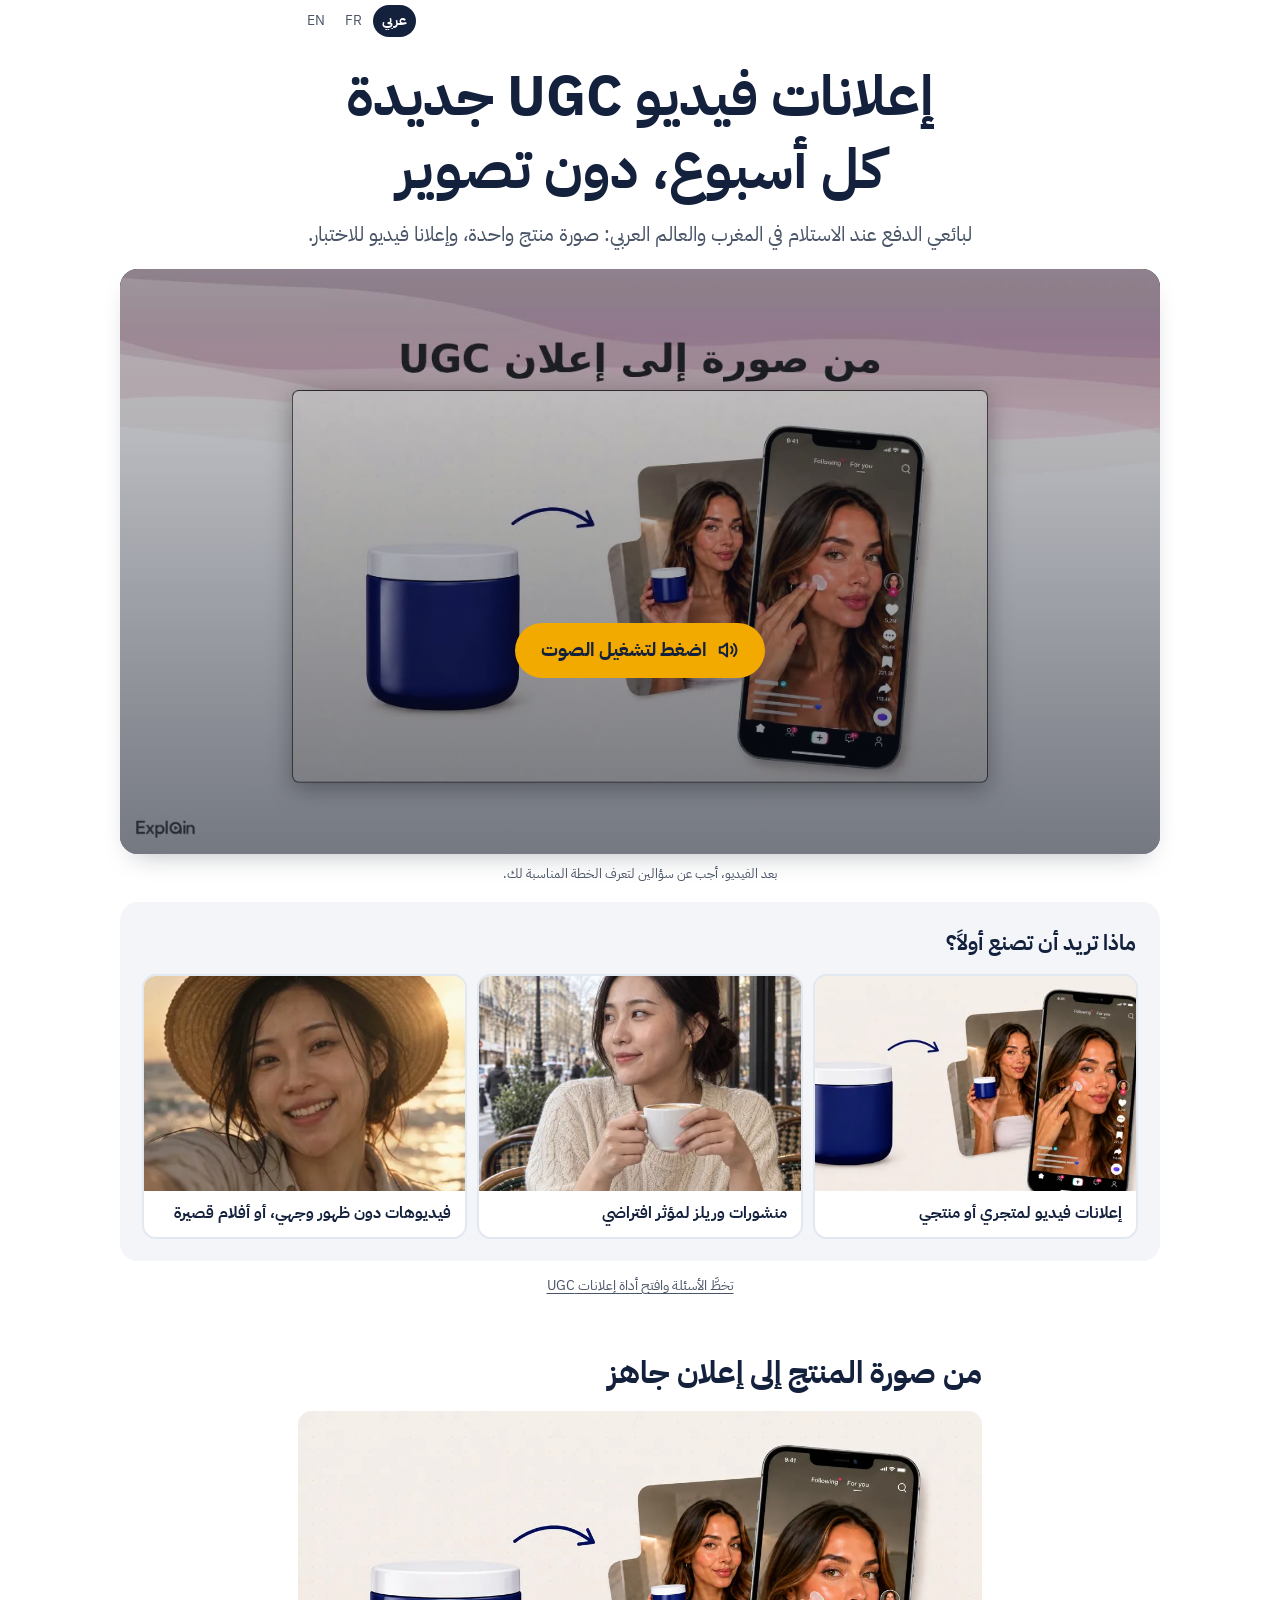
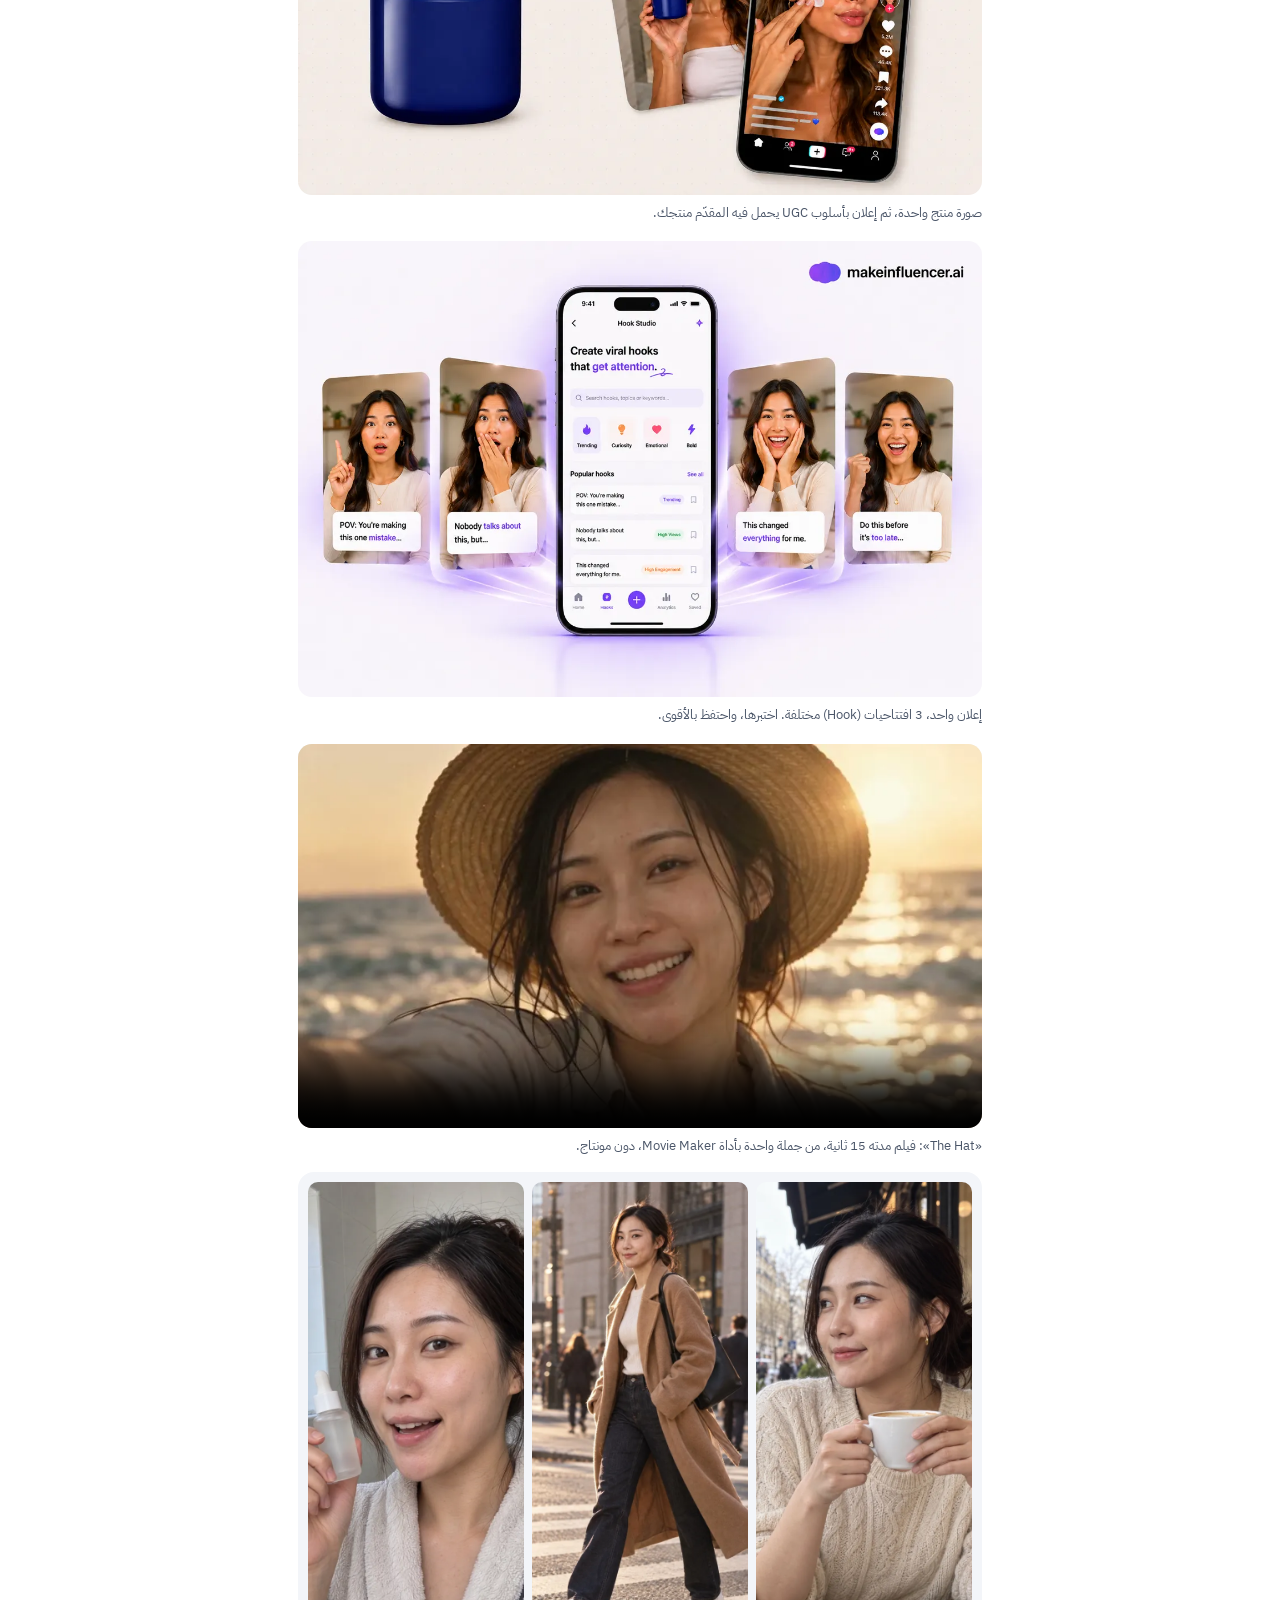
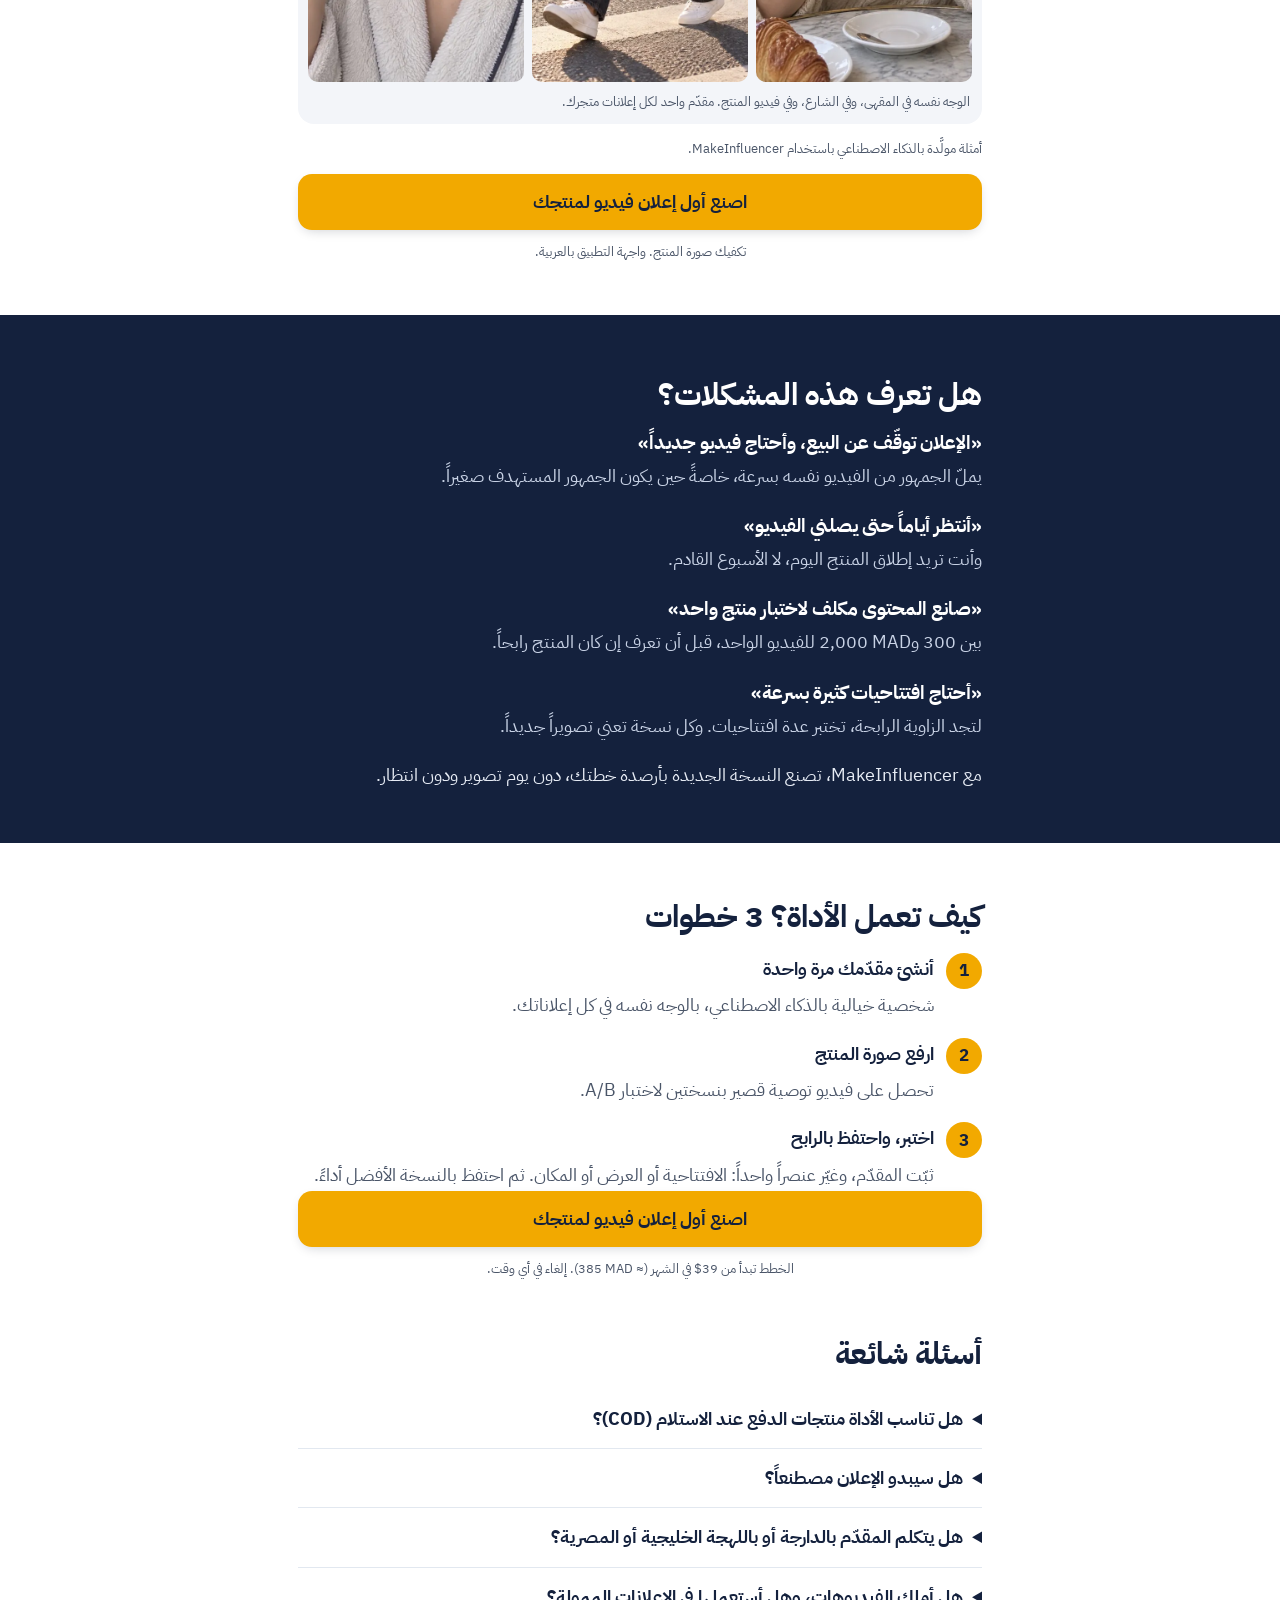
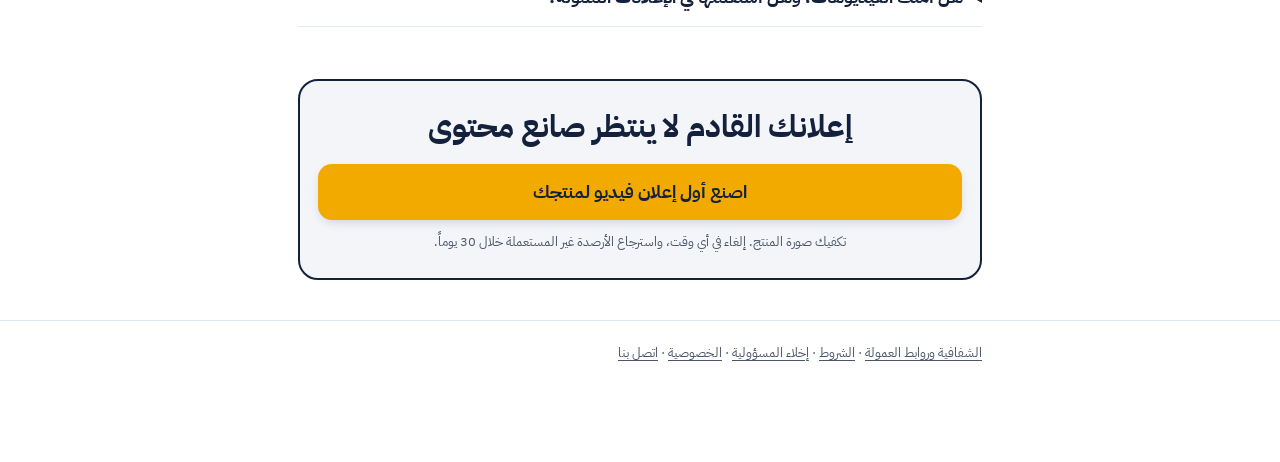
==== ar/index.html @ aa92d117 "All CTAs go to the MakeInfluencer homepage in the visitor's language Co-Authored-By: Claude Opus 5.5" ====
<!doctype html>
<html lang="ar" dir="rtl">
<head>
<meta charset="utf-8">
<meta name="viewport" content="width=device-width, initial-scale=1">
<title>إعلانات فيديو UGC جديدة كل أسبوع، دون تصوير | AI Character Notes</title>
<meta name="description" content="حوّل صورة المنتج إلى فيديو إعلاني بأسلوب UGC لإعلانات Facebook وTikTok، بمقدّم افتراضي واحد. واجهة التطبيق بالعربية، والأسعار تقريبية بالدرهم.">
<meta name="robots" content="noindex,follow">
<meta name="cb-page-type" content="quiz">
<link rel="canonical" href="https://yel-hadd.github.io/ai-character-notes/ar/">
<link rel="alternate" hreflang="fr" href="https://yel-hadd.github.io/ai-character-notes/fr/">
<link rel="alternate" hreflang="en" href="https://yel-hadd.github.io/ai-character-notes/en/">
<link rel="alternate" hreflang="ar" href="https://yel-hadd.github.io/ai-character-notes/ar/">
<link rel="preconnect" href="https://fonts.googleapis.com"><link rel="preconnect" href="https://fonts.gstatic.com" crossorigin>
<link href="https://fonts.googleapis.com/css2?family=IBM+Plex+Sans+Arabic:wght@400;600;700&display=swap" rel="stylesheet">
<link rel="stylesheet" href="../assets/style.css">
<link rel="icon" href="../img/logo.png">
<script async src="https://www.googletagmanager.com/gtag/js?id=G-XXXXXXXXXX"></script>
<script>
window.dataLayer = window.dataLayer || [];
function gtag(){dataLayer.push(arguments);}
gtag('js', new Date());
gtag('config', 'G-XXXXXXXXXX', { send_page_view: true });
</script>
</head>
<body>
<header class="bar"><div class="wrap">
  <nav class="langs" aria-label="اللغة"><a href="./" aria-current="page" hreflang="ar">عربي</a><a href="../fr/" hreflang="fr">FR</a><a href="../en/" hreflang="en">EN</a></nav>
</div></header>

<main>
<div class="wrap">
<section class="hero">
<h1>إعلانات فيديو <bdi>UGC</bdi> جديدة كل أسبوع، دون تصوير</h1>
<p class="lede">لبائعي الدفع عند الاستلام في المغرب والعالم العربي: صورة منتج واحدة، وإعلانا فيديو للاختبار.</p>
<div class="vsl">
  <video id="vsl" crossorigin="anonymous" src="../video/vsl-ar.mp4" poster="../video/vsl-ar.jpg" muted autoplay playsinline preload="metadata" width="1280" height="720" aria-label="فيديو: إعلانات UGC كل أسبوع مع MakeInfluencer"><track kind="captions" src="../video/vsl-ar.vtt" srclang="ar" label="العربية" default></video>
  <button type="button" class="unmute" id="unmute"><span class="pill-sound"><svg viewBox="0 0 24 24" fill="none" stroke="currentColor" stroke-width="2.2" stroke-linecap="round" stroke-linejoin="round" aria-hidden="true"><path d="M11 5 6 9H3v6h3l5 4z"/><path d="M15.5 8.5a5 5 0 0 1 0 7"/><path d="M18.5 5.5a9 9 0 0 1 0 13"/></svg>اضغط لتشغيل الصوت</span></button>
</div>
<p class="vsl-note">بعد الفيديو، أجب عن سؤالين لتعرف الخطة المناسبة لك.</p>
</section>

<section class="quiz" aria-labelledby="q1">
  <p class="q-label" id="q1">ماذا تريد أن تصنع أولاً؟</p>
  <div class="cards">
    <button type="button" class="card" data-q="make" data-v="ugc" aria-pressed="false"><img src="../img/t-ugc.webp" alt="" width="480" height="360"><span>إعلانات فيديو لمتجري أو منتجي</span></button>
    <button type="button" class="card" data-q="make" data-v="persona" aria-pressed="false"><img src="../img/t-persona.webp" alt="" width="480" height="360"><span>منشورات وريلز لمؤثر افتراضي</span></button>
    <button type="button" class="card" data-q="make" data-v="video" aria-pressed="false"><img src="../img/t-video.webp" alt="" width="480" height="360"><span>فيديوهات دون ظهور وجهي، أو أفلام قصيرة</span></button>
  </div>
  <div class="step2" id="step2" hidden>
    <p class="q-label">كم مرة تحتاج إلى فيديوهات جديدة؟</p>
    <div class="pills">
      <button type="button" class="pill" data-q="freq" data-v="weekly" aria-pressed="false">كل أسبوع أو أكثر</button>
      <button type="button" class="pill" data-q="freq" data-v="trying" aria-pressed="false">أريد التجربة أولاً</button>
    </div>
  </div>
  <div class="result" id="result" hidden aria-live="polite">
    <p class="r-title" id="r-title"></p>
    <p id="r-body"></p>
    <span class="price" id="r-price"></span>
    <a class="cta" id="r-cta" href="https://www.makeinfluencer.ai/ar?ref=AIMARKETING" rel="sponsored noopener" data-hop>اصنع أول إعلان فيديو لمنتجك</a>
    <p class="under">الخطوة التالية: اختيار خطتك على <bdi>makeinfluencer.ai</bdi>.</p>
  </div>
</section>
<a class="skip" data-hop data-make="ugc" data-cta="skip" rel="sponsored noopener" href="https://www.makeinfluencer.ai/ar?ref=AIMARKETING">تخطَّ الأسئلة وافتح أداة إعلانات <bdi>UGC</bdi></a>

<h2>من صورة المنتج إلى إعلان جاهز</h2>
<figure class="media">
  <img src="../img/product-ugc.webp" alt="صورة منتج تحوّلت إلى إعلان UGC يحمل فيه مقدّم افتراضي المنتج" width="1200" height="675" loading="lazy">
  <figcaption>صورة منتج واحدة، ثم إعلان بأسلوب <bdi>UGC</bdi> يحمل فيه المقدّم منتجك.</figcaption>
</figure>
<figure class="media">
  <img src="../img/hooks.webp" alt="ثلاث افتتاحيات مختلفة للإعلان نفسه" width="1200" height="800" loading="lazy">
  <figcaption>إعلان واحد، <bdi>3</bdi> افتتاحيات (<bdi>Hook</bdi>) مختلفة. اختبرها، واحتفظ بالأقوى.</figcaption>
</figure>
<figure class="media">
  <video src="../img/film.mp4" poster="../img/film-poster.webp" controls playsinline muted preload="none" width="854" height="480" aria-label="فيلم قصير مصنوع بالذكاء الاصطناعي: امرأة تجري وراء قبعتها على الشاطئ"></video>
  <figcaption>«<bdi>The Hat</bdi>»: فيلم مدته <bdi>15</bdi> ثانية، من جملة واحدة بأداة <bdi>Movie Maker</bdi>، دون مونتاج.</figcaption>
</figure>
<div class="sheet" style="margin-top:14px">
  <div class="frames">
    <img src="../img/cafe.webp" alt="مقدّمة افتراضية تشرب القهوة في مقهى" width="400" height="500" loading="lazy">
    <img src="../img/street.webp" alt="المقدّمة نفسها تمشي في الشارع" width="400" height="500" loading="lazy">
    <img src="../img/ugcselfie.webp" alt="المقدّمة نفسها تصوّر فيديو لمنتج بالهاتف" width="400" height="500" loading="lazy">
  </div>
  <p>الوجه نفسه في المقهى، وفي الشارع، وفي فيديو المنتج. مقدّم واحد لكل إعلانات متجرك.</p>
</div>
<p class="small">أمثلة مولَّدة بالذكاء الاصطناعي باستخدام <bdi>MakeInfluencer</bdi>.</p>
<a class="cta" data-hop data-make="ugc" data-cta="proof" rel="sponsored noopener" href="https://www.makeinfluencer.ai/ar?ref=AIMARKETING">اصنع أول إعلان فيديو لمنتجك</a>
<p class="under">تكفيك صورة المنتج. واجهة التطبيق بالعربية.</p>

</div>
<section class="band"><div class="wrap">
<h2>هل تعرف هذه المشكلات؟</h2>
<div class="notes">
  <div class="note"><h3>«الإعلان توقّف عن البيع، وأحتاج فيديو جديداً»</h3><p>يملّ الجمهور من الفيديو نفسه بسرعة، خاصةً حين يكون الجمهور المستهدف صغيراً.</p></div>
  <div class="note"><h3>«أنتظر أياماً حتى يصلني الفيديو»</h3><p>وأنت تريد إطلاق المنتج اليوم، لا الأسبوع القادم.</p></div>
  <div class="note"><h3>«صانع المحتوى مكلف لاختبار منتج واحد»</h3><p>بين <bdi>300</bdi> و<bdi>2,000 MAD</bdi> للفيديو الواحد، قبل أن تعرف إن كان المنتج رابحاً.</p></div>
  <div class="note"><h3>«أحتاج افتتاحيات كثيرة بسرعة»</h3><p>لتجد الزاوية الرابحة، تختبر عدة افتتاحيات. وكل نسخة تعني تصويراً جديداً.</p></div>
</div>
<p>مع <bdi>MakeInfluencer</bdi>، تصنع النسخة الجديدة بأرصدة خطتك، دون يوم تصوير ودون انتظار.</p>
</div></section>
<div class="wrap">
<h2>كيف تعمل الأداة؟ <bdi>3</bdi> خطوات</h2>
<ol class="steps">
  <li><div><h3>أنشئ مقدّمك مرة واحدة</h3><p>شخصية خيالية بالذكاء الاصطناعي، بالوجه نفسه في كل إعلاناتك.</p></div></li>
  <li><div><h3>ارفع صورة المنتج</h3><p>تحصل على فيديو توصية قصير بنسختين لاختبار <bdi>A/B</bdi>.</p></div></li>
  <li><div><h3>اختبر، واحتفظ بالرابح</h3><p>ثبّت المقدّم، وغيّر عنصراً واحداً: الافتتاحية أو العرض أو المكان. ثم احتفظ بالنسخة الأفضل أداءً.</p></div></li>
</ol>
<a class="cta" data-hop data-make="ugc" data-cta="how" rel="sponsored noopener" href="https://www.makeinfluencer.ai/ar?ref=AIMARKETING">اصنع أول إعلان فيديو لمنتجك</a>
<p class="under">الخطط تبدأ من <bdi>$39</bdi> في الشهر (≈ <bdi>385 MAD</bdi>). إلغاء في أي وقت.</p>

<h2>أسئلة شائعة</h2>
<details><summary>هل تناسب الأداة منتجات الدفع عند الاستلام (<bdi>COD</bdi>)؟</summary><p>نعم. ارفع صورة المنتج، فيحمله المقدّم ويتحدث عنه، بنسختين لاختبار الافتتاحيات.</p></details>
<details><summary>هل سيبدو الإعلان مصطنعاً؟</summary><p>شاهد الأمثلة أعلاه واحكم بنفسك. تختار المقدّم والمكان والافتتاحية، وتحصل على نسختين في كل مرة، فتحتفظ بالأكثر إقناعاً.</p></details>
<details><summary>هل يتكلم المقدّم بالدارجة أو باللهجة الخليجية أو المصرية؟</summary><p>نعم. اكتب النص واللهجة في الوصف، مثلاً «بالدارجة المغربية» أو «باللهجة السعودية»، أو ارفع تسجيلك الصوتي فيحرّك المقدّم شفتيه وفقه.</p></details>
<details><summary>هل أملك الفيديوهات، وهل أستعملها في الإعلانات الممولة؟</summary><p>نعم. تقول <bdi>MakeInfluencer</bdi> إن ما تنتجه ملك لك، بحقوق تجارية كاملة ودون علامة مائية، على <bdi>Facebook</bdi> و<bdi>Instagram</bdi> و<bdi>TikTok</bdi> وغيرها.</p></details>
<div class="final">
  <h2>إعلانك القادم لا ينتظر صانع محتوى</h2>
  <a class="cta" data-hop data-make="ugc" data-cta="final" rel="sponsored noopener" href="https://www.makeinfluencer.ai/ar?ref=AIMARKETING">اصنع أول إعلان فيديو لمنتجك</a>
  <p class="under">تكفيك صورة المنتج. إلغاء في أي وقت، واسترجاع الأرصدة غير المستعملة خلال <bdi>30</bdi> يوماً.</p>
</div>
</div>
</main>

<div class="sticky" id="sticky"><a class="cta" data-hop data-make="ugc" data-cta="sticky" rel="sponsored noopener" href="https://www.makeinfluencer.ai/ar?ref=AIMARKETING">اصنع أول إعلان فيديو لمنتجك</a></div>

<footer><div class="wrap">
  <p><a href="about.html">الشفافية وروابط العمولة</a> · <a href="about.html#terms">الشروط</a> · <a href="about.html#disclaimer">إخلاء المسؤولية</a> · <a href="about.html#privacy">الخصوصية</a> · <a href="about.html#contact">اتصل بنا</a></p>
</div></footer>

<script type="application/json" id="quiz-data">
{"questions":[
 {"q":"ماذا تريد أن تصنع أولاً؟","options":["إعلانات فيديو لمتجري أو منتجي","منشورات وريلز لمؤثر افتراضي","فيديوهات دون ظهور وجهي، أو أفلام قصيرة"]},
 {"q":"كم مرة تحتاج إلى فيديوهات جديدة؟","options":["كل أسبوع أو أكثر","أريد التجربة أولاً"]}
]}
</script>
<script>
window.FUNNEL = { lang: "ar", t: {
  title: { ugc: "الأنسب لك: أداة إعلانات UGC", persona: "الأنسب لك: أداة المؤثر الافتراضي", video: "الأنسب لك: أداة Movie Maker" },
  plan: {
    weekly: "تناسبك خطة Pro: 600,000 رصيد شهرياً لفيديوهات جديدة كل أسبوع، بدقة 1080p و4K، والوجه نفسه في كل فيديو. ابدأ بالدفع الشهري، وانتقل إلى السنوي بعد شهر من الاستعمال.",
    trying: "ابدأ بخطة Creator: كل الأدوات، ومنها المقدّم الناطق، مع 180,000 رصيد شهرياً وفيديو بدقة 720p. انتقل إلى Pro حين تحتاج إلى حجم أكبر ودقة 1080p.",
    video: "أداة Movie Maker متاحة في كل الخطط: جملة واحدة، ثم لوحة مشاهد توافق عليها، ثم فيلم قصير بالشخصية نفسها. وتمنحك Pro أرصدة أكثر ودقة 1080p. صفحة Movie Maker متوفرة بالإنجليزية فقط."
  },
  price: { creator: "Creator: ⁦$39⁩ في الشهر ≈ ⁦385 MAD⁩", pro: "Pro: ⁦$89⁩ في الشهر ≈ ⁦880 MAD⁩" },
  go: { ugc: "اصنع أول إعلان فيديو لمنتجك", persona: "أنشئ مؤثرك الافتراضي", video: "اصنع أول فيلم قصير" }
}};
</script>
<script src="../assets/funnel.js" defer></script>
</body>
</html>
---- assets/style.css ----
/* AI Character Notes — Moroccan e-commerce bridge. Navy ink, saffron action, mint confirmation. */
:root{
  --ink:#14213d; --ink-2:#22325a; --paper:#ffffff; --panel:#f3f5f9; --line:#e2e8f0; --muted:#4a5568;
  --saffron:#f2a900; --saffron-deep:#d99500; --mint:#12b76a; --warn:#d97706;
  --display:"Archivo",ui-sans-serif,system-ui,sans-serif;
  --body:ui-sans-serif,-apple-system,BlinkMacSystemFont,"Segoe UI",Roboto,Helvetica,Arial,sans-serif;
}
[lang="ar"]{--display:"IBM Plex Sans Arabic",system-ui,sans-serif;--body:"IBM Plex Sans Arabic",system-ui,sans-serif}
*{box-sizing:border-box}
html{-webkit-text-size-adjust:100%;scroll-behavior:smooth}
@media (prefers-reduced-motion:reduce){html{scroll-behavior:auto}}
body{margin:0;background:var(--paper);color:var(--ink);font:17px/1.6 var(--body)}
[lang="ar"] body{font-size:17.5px;line-height:1.85}
img,video{max-width:100%;display:block}
a{color:var(--ink-2);text-underline-offset:3px;text-decoration-thickness:1px}
::selection{background:#ffe08a;color:var(--ink)}
html{caret-color:var(--ink);scrollbar-color:#b8c2d6 transparent}
:focus-visible{outline:3px solid var(--saffron);outline-offset:3px;border-radius:6px}
.wrap{max-width:720px;margin:0 auto;padding:0 18px}

/* header: language selector only */
.bar .wrap{display:flex;justify-content:flex-end;height:42px;align-items:center}
.langs{display:flex;gap:2px}
.langs a{font-size:13.5px;color:var(--muted);text-decoration:none;padding:4px 9px;border-radius:999px}
.langs a[aria-current]{background:var(--ink);color:#fff;font-weight:700}

/* hero: ClickBank-style centered VSL */
.hero{text-align:center;padding-top:10px}
h1,h2,h3{font-family:var(--display);color:var(--ink)}
h1{font-size:clamp(29px,6.6vw,46px);line-height:1.05;font-weight:800;letter-spacing:-.02em;margin:0 0 10px;text-wrap:balance}
[lang="ar"] h1{line-height:1.35;letter-spacing:0;font-weight:700}
.lede{font-size:18px;color:var(--muted);margin:0 auto 16px;max-width:52ch;text-wrap:balance}
h2{font-size:clamp(23px,4.6vw,31px);line-height:1.15;font-weight:800;letter-spacing:-.01em;margin:52px 0 14px;text-wrap:balance}
[lang="ar"] h2{letter-spacing:0;font-weight:700;line-height:1.4}
h3{font-size:17.5px;margin:0 0 4px;font-weight:700}

/* VSL player with honest "turn on sound" overlay */
.vsl{position:relative;border-radius:16px;overflow:hidden;background:#0b1220;box-shadow:0 12px 28px -14px rgba(15,23,42,.35);aspect-ratio:16/9}
.vsl video{width:100%;height:100%;object-fit:cover}
.unmute{position:absolute;inset:0;display:flex;flex-direction:column;align-items:center;justify-content:flex-end;padding-bottom:17%;gap:10px;
  background:linear-gradient(to top,rgba(11,18,32,.55),rgba(11,18,32,.15));border:0;cursor:pointer;color:#fff;font:700 17px/1.2 var(--body)}
.unmute[hidden]{display:none}
.unmute .pill-sound{display:inline-flex;align-items:center;gap:10px;background:var(--saffron);color:var(--ink);padding:14px 22px;border-radius:999px}
.unmute .pill-sound svg{width:22px;height:22px}
@media (prefers-reduced-motion:no-preference){.unmute .pill-sound{animation:pulse 1.6s cubic-bezier(.16,1,.3,1) 3}
  @keyframes pulse{0%,100%{transform:scale(1)}50%{transform:scale(1.05)}}}
.vsl-note{font-size:12.5px;color:var(--muted);margin:8px 0 0}

/* quiz right under the video */
.quiz{background:var(--panel);border-radius:18px;padding:16px;margin-top:16px;text-align:start}
.q-label{font-weight:800;font-family:var(--display);font-size:18px;margin:0 2px 12px}
.cards{display:grid;grid-template-columns:repeat(3,1fr);gap:10px}
.card{display:flex;flex-direction:column;text-align:start;background:#fff;border:2px solid var(--line);border-radius:14px;padding:0;overflow:hidden;
  cursor:pointer;font:650 15px/1.3 var(--body);color:var(--ink);transition:border-color .15s,transform .15s}
.card img{aspect-ratio:3/2;object-fit:cover;object-position:50% 30%;width:100%;height:auto}
.card span{padding:12px 14px 14px}
.card:hover{border-color:var(--saffron)}
.card[aria-pressed="true"]{border-color:var(--ink);box-shadow:0 0 0 2px var(--ink)}
.step2{margin-top:14px}
.step2[hidden],.result[hidden]{display:none}
.pills{display:grid;grid-template-columns:1fr 1fr;gap:8px}
.pill{background:#fff;border:2px solid var(--line);border-radius:12px;padding:13px 12px;font:650 15px/1.3 var(--body);color:var(--ink);cursor:pointer}
.pill[aria-pressed="true"]{border-color:var(--ink);box-shadow:0 0 0 2px var(--ink)}
.result{margin-top:14px;background:#fff;border-radius:14px;padding:16px;border:2px solid var(--ink)}
.r-title{font:800 20px/1.25 var(--display);margin:0;color:var(--ink)}
.result p{margin:6px 0 12px;color:var(--muted)}
.price{display:block;font-weight:800;margin-bottom:12px}
@media (prefers-reduced-motion:no-preference){.step2:not([hidden]),.result:not([hidden]){animation:rise .22s ease-out}
  @keyframes rise{from{opacity:0;transform:translateY(6px)}to{opacity:1;transform:none}}}

.cta{display:flex;align-items:center;justify-content:center;width:100%;min-height:56px;padding:0 22px;border-radius:14px;background:var(--saffron);
  color:var(--ink);font:800 17.5px/1.2 var(--body);text-decoration:none;border:0;cursor:pointer;box-shadow:0 4px 12px -4px rgba(15,23,42,.22);transition:transform .15s cubic-bezier(.16,1,.3,1),background-color .15s}
.cta:hover{background:#ffb81a;transform:translateY(-1px)}
.cta:active{transform:scale(.98)}
.under{font-size:12.5px;color:var(--muted);margin:10px 0 0;text-align:center}
.skip{display:block;text-align:center;font-size:14px;margin:12px 0 0;color:var(--muted)}

/* full-width navy band for the pain section */
.band{background:var(--ink);color:#e7ecf5;margin:52px 0 0;padding:6px 0 34px}
.band h2{color:#fff}
.band .notes{gap:22px}
.band .note{padding-inline-start:0}
.band .note::before{content:none}
.band .note h3{font-size:18.5px;line-height:1.35}
.band .note h3{color:#fff}
.band .note h3{color:#fff}
.band .note p{color:#c9d3e6}

/* proof */
.media{margin:16px 0 0}
.media img,.media video{width:100%;height:auto;border-radius:14px;background:var(--panel)}
.media figcaption{font-size:13px;color:var(--muted);margin-top:6px}
.sheet{background:var(--panel);border-radius:16px;padding:10px;margin-top:16px}
.frames{display:grid;grid-template-columns:repeat(3,1fr);gap:8px}
.frames img{aspect-ratio:4/5;object-fit:cover;width:100%;border-radius:10px}
.sheet p{font-size:13px;color:var(--muted);margin:8px 2px 0}

.steps{list-style:none;counter-reset:s;padding:0;margin:0;display:grid;gap:16px}
.steps li{counter-increment:s;display:grid;grid-template-columns:36px 1fr;gap:12px}
.steps li::before{content:counter(s);font:800 17px/1 var(--display);width:36px;height:36px;border-radius:50%;background:var(--saffron);color:var(--ink);display:flex;align-items:center;justify-content:center}
.steps p{margin:0;color:var(--muted)}

.notes{display:grid;gap:16px}
.note{position:relative;padding-inline-start:34px}
.note::before{content:"";position:absolute;inset-inline-start:2px;top:.2em;width:20px;height:20px;border-radius:50%;
  background:var(--mint) url("data:image/svg+xml,%3Csvg xmlns='http://www.w3.org/2000/svg' viewBox='0 0 24 24' fill='none' stroke='white' stroke-width='3' stroke-linecap='round' stroke-linejoin='round'%3E%3Cpath d='M5 12.5l4.5 4.5L19 7.5'/%3E%3C/svg%3E") center/14px no-repeat}
.note p{margin:3px 0 0;color:var(--muted)}

table.plans{width:100%;border-collapse:collapse;font-size:15px}
table.plans th,table.plans td{text-align:start;padding:11px 6px;border-bottom:1px solid var(--line);vertical-align:top}
table.plans th{font-weight:700;color:var(--muted);font-size:13.5px}
table.plans td:first-child{font-weight:800}
.small{font-size:13px;color:var(--muted)}

details{border-bottom:1px solid var(--line);padding:13px 0}
summary{font-weight:700;cursor:pointer}
details p{margin:8px 0 0;color:var(--muted)}

.final{background:var(--panel);border:2px solid var(--ink);border-radius:20px;padding:24px 18px;margin:52px 0 0;text-align:center}
.final h2{margin:0 0 16px}

footer{margin-top:40px;padding:20px 0 90px;border-top:1px solid var(--line);font-size:12.5px;color:var(--muted)}
footer p{margin:0 0 8px}
footer a{color:var(--muted)}

/* sticky mobile CTA, shown after the quiz scrolls away */
.sticky{position:fixed;inset-inline:0;bottom:0;padding:10px 14px calc(10px + env(safe-area-inset-bottom));background:rgba(255,255,255,.96);
  border-top:1px solid var(--line);backdrop-filter:blur(6px);transform:translateY(110%);transition:transform .25s ease;z-index:20}
.sticky.show{transform:none}
.sticky .cta{min-height:50px;font-size:16.5px}
@media (min-width:900px){.sticky{display:none}}

@media (max-width:560px){
  body{font-size:16.5px}
  table.plans thead, table.plans tr:first-child th{display:none}
  table.plans tr{display:grid;grid-template-columns:1fr auto;column-gap:12px;padding:14px 0;border-bottom:1px solid var(--line)}
  table.plans tr:has(th){display:none}
  table.plans td{border:0;padding:2px 0}
  table.plans td:nth-child(2){text-align:end;font-weight:700}
  table.plans td:nth-child(3){grid-column:1/-1;color:var(--muted);margin-top:4px}
  .cards{grid-template-columns:1fr;gap:8px}
  .card{flex-direction:row;align-items:center}
  .card img{width:62px;height:62px;flex:none;aspect-ratio:auto;margin:8px;border-radius:10px}
  .card span{padding:8px 10px 8px 0}
  [dir="rtl"] .card span{padding:8px 0 8px 10px}
  .frames{gap:5px}
  .vsl{border-radius:12px}
  .unmute{justify-content:flex-start;padding:10px 0 0}
  .unmute .pill-sound{font-size:14.5px;padding:9px 14px;gap:8px}
  .unmute .pill-sound svg{width:18px;height:18px}
}

/* about pages and language picker */
.doc{padding-top:8px;padding-bottom:56px;max-width:680px}
.doc h1{font-size:clamp(28px,5vw,38px);margin:12px 0 14px}
.doc h2{font-size:21px;margin:34px 0 8px}
.doc p{color:var(--muted);max-width:65ch}
.doc .back{margin-top:36px}
.picker{min-height:100svh;display:flex;flex-direction:column;justify-content:center;gap:4px;max-width:420px}
.picker h1{text-align:center;margin-bottom:18px}

/* Desktop: ClickBank-style wide stage for headline, video and quiz; reading sections stay narrow */
@media (min-width:900px){
  .hero,.hero + .quiz,.hero ~ .skip{margin-left:calc(50% - min(520px,50vw - 32px));margin-right:calc(50% - min(520px,50vw - 32px))}
  .hero{padding-top:18px}
  h1{font-size:clamp(44px,4.4vw,60px);line-height:1.04;max-width:26ch;margin-inline:auto}
  [lang="ar"] h1{line-height:1.3}
  .lede{font-size:20px;max-width:60ch}
  .vsl{border-radius:18px}
  .unmute .pill-sound{font-size:19px;padding:16px 26px}
  .quiz{padding:22px}
  .q-label{font-size:21px}
  .card span{font-size:16px}
}

.sr-only{position:absolute;width:1px;height:1px;padding:0;margin:-1px;overflow:hidden;clip:rect(0,0,0,0);white-space:nowrap;border:0}
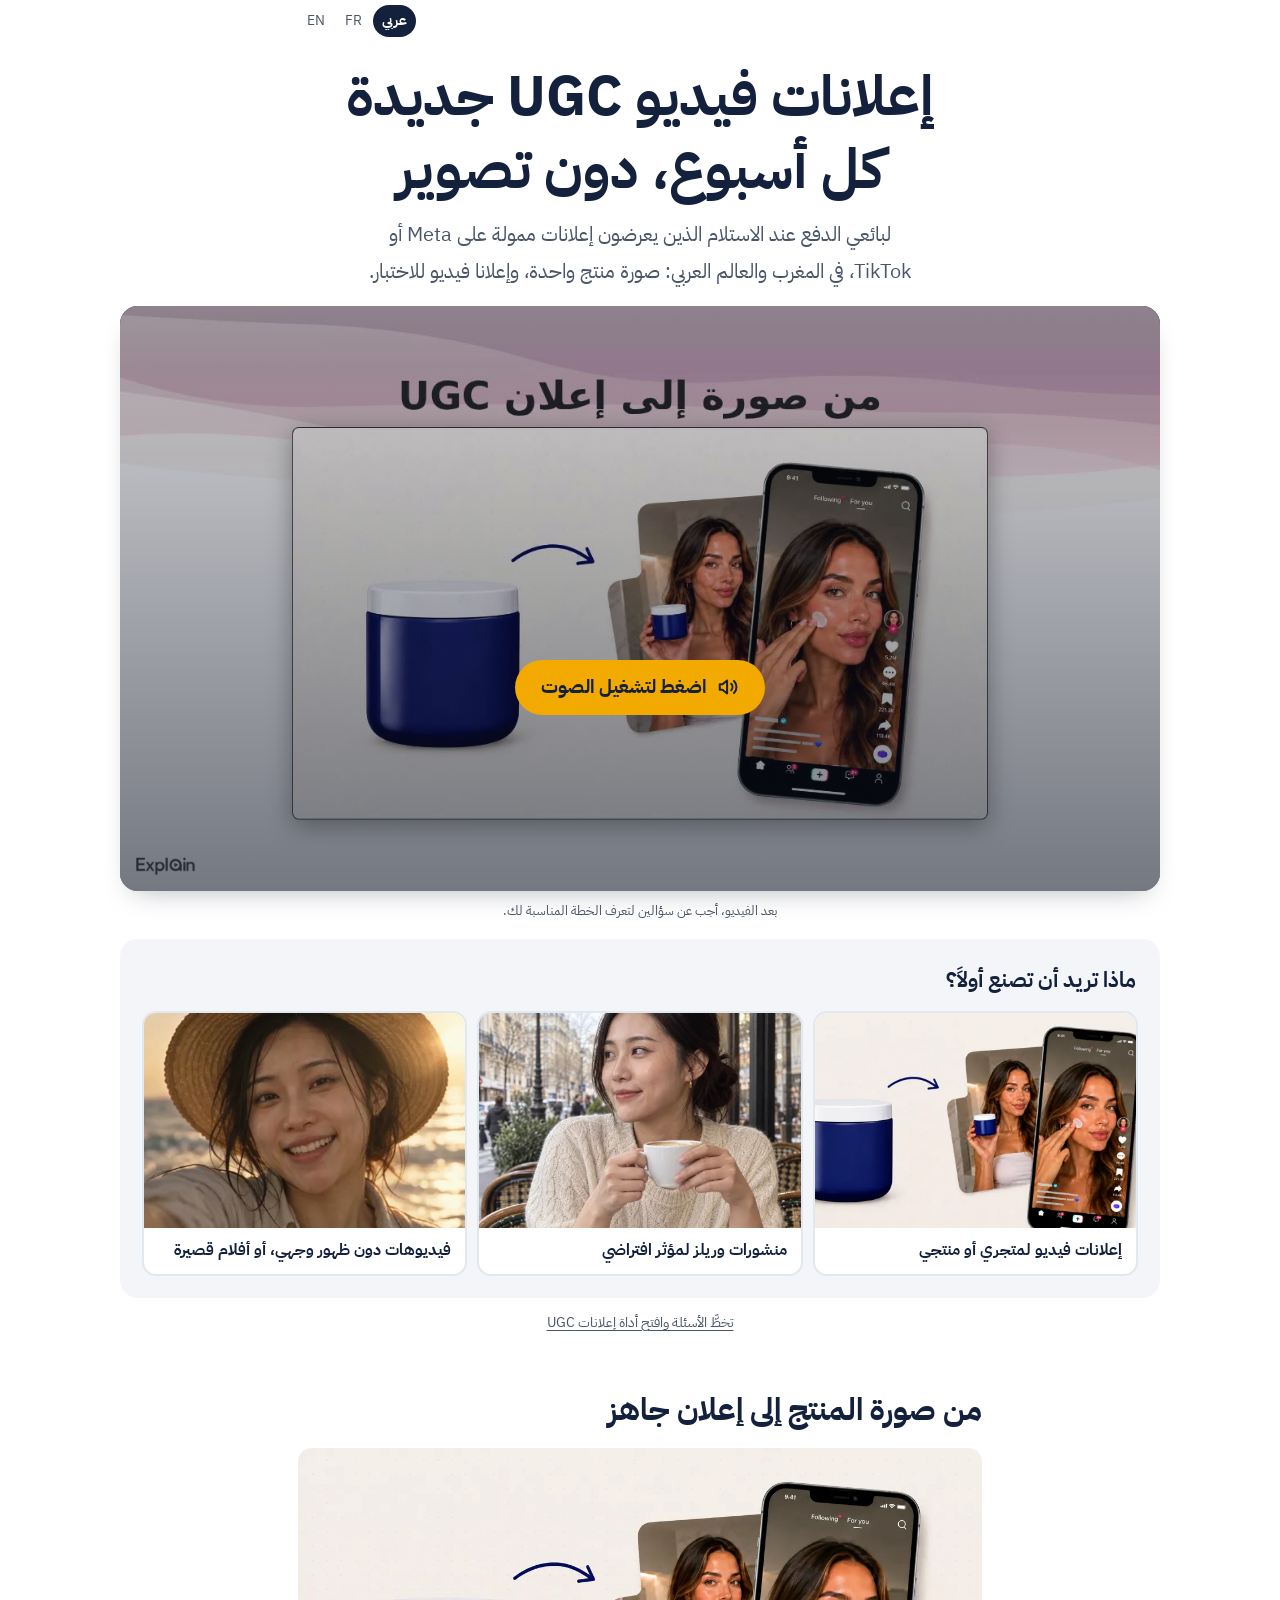
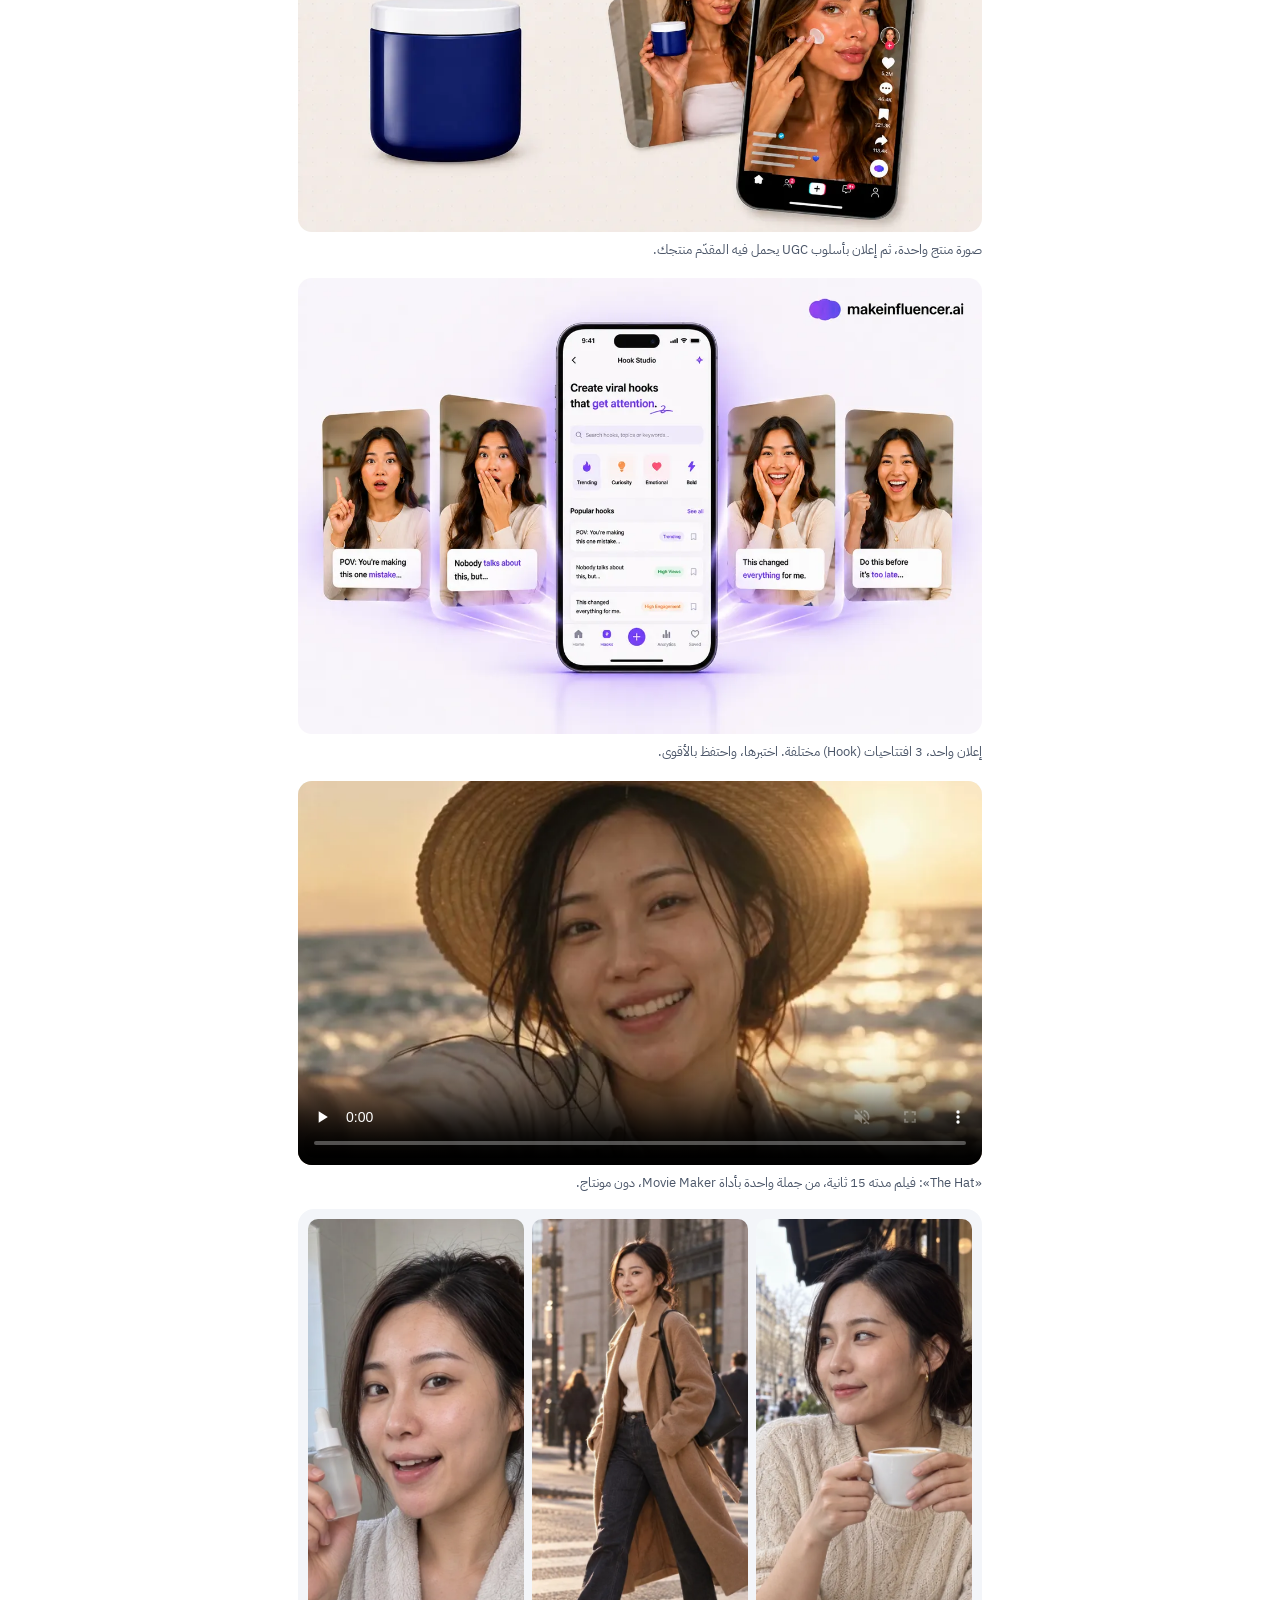
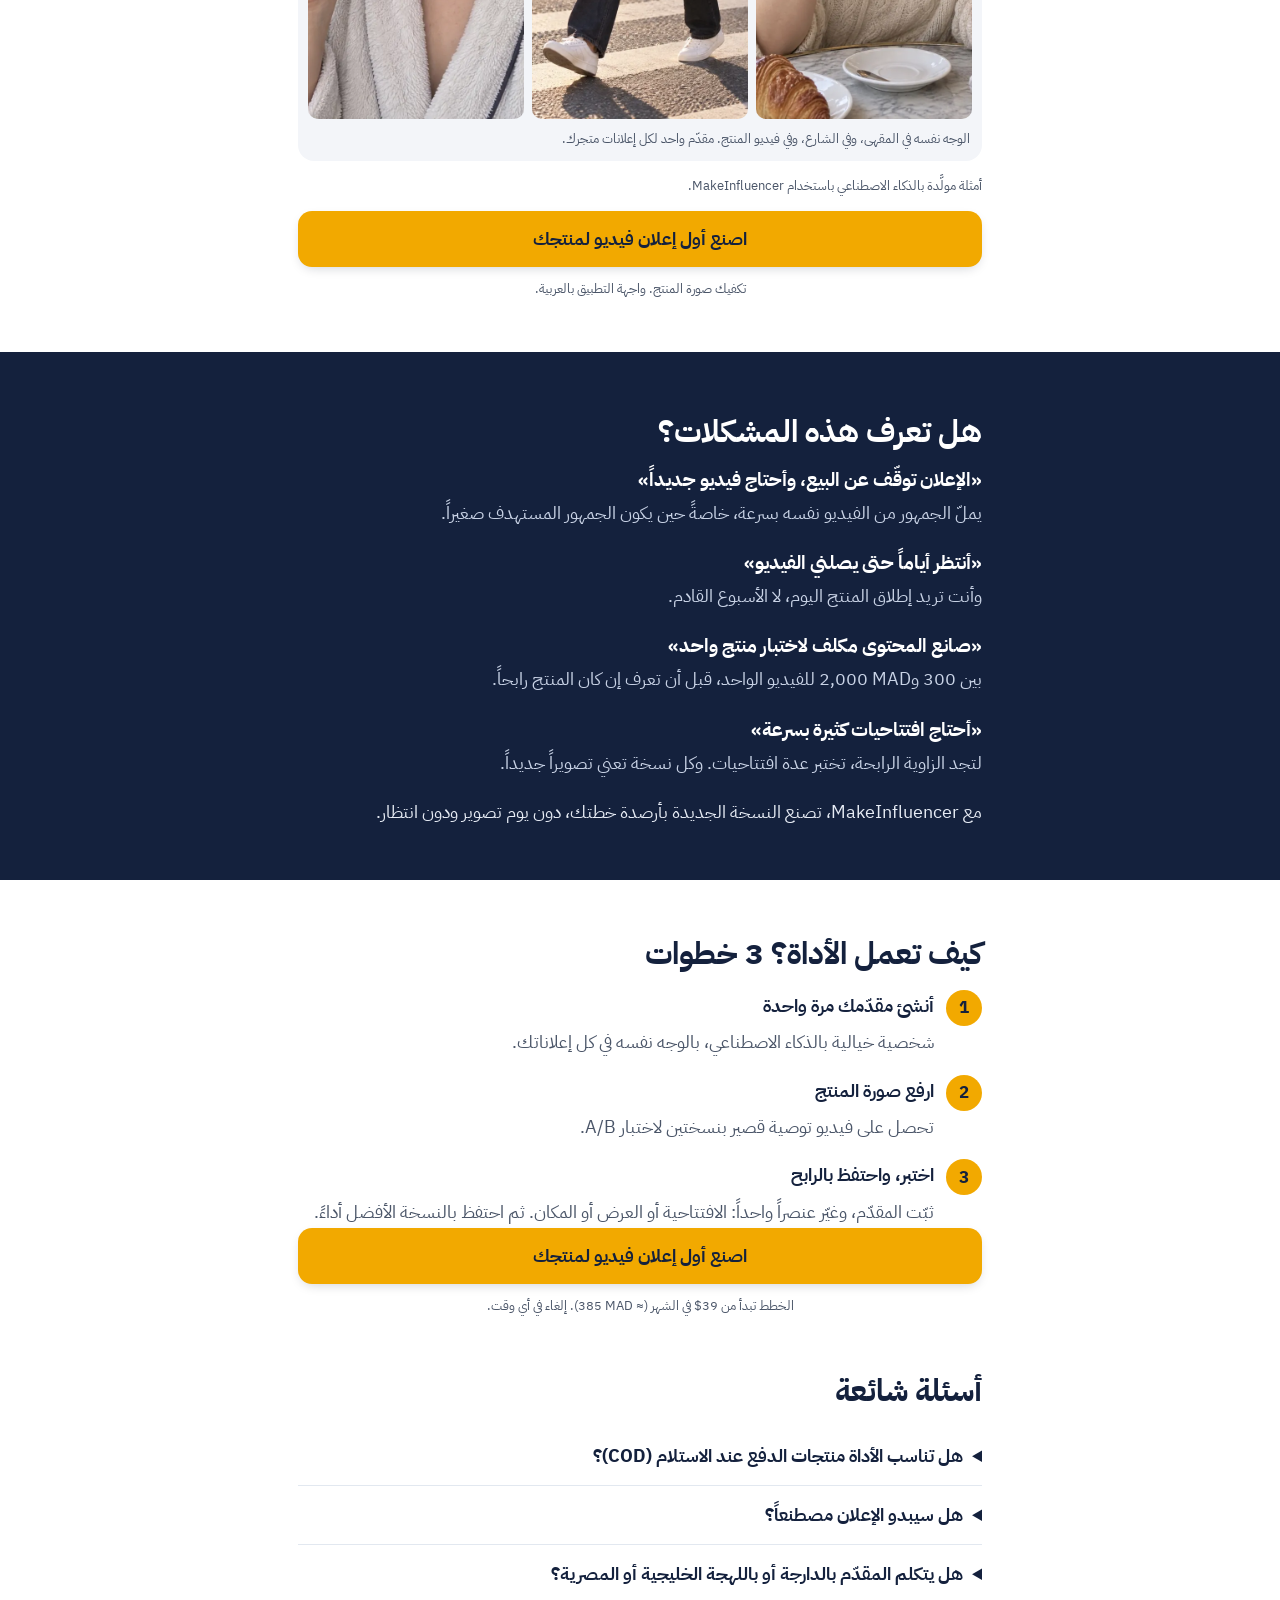
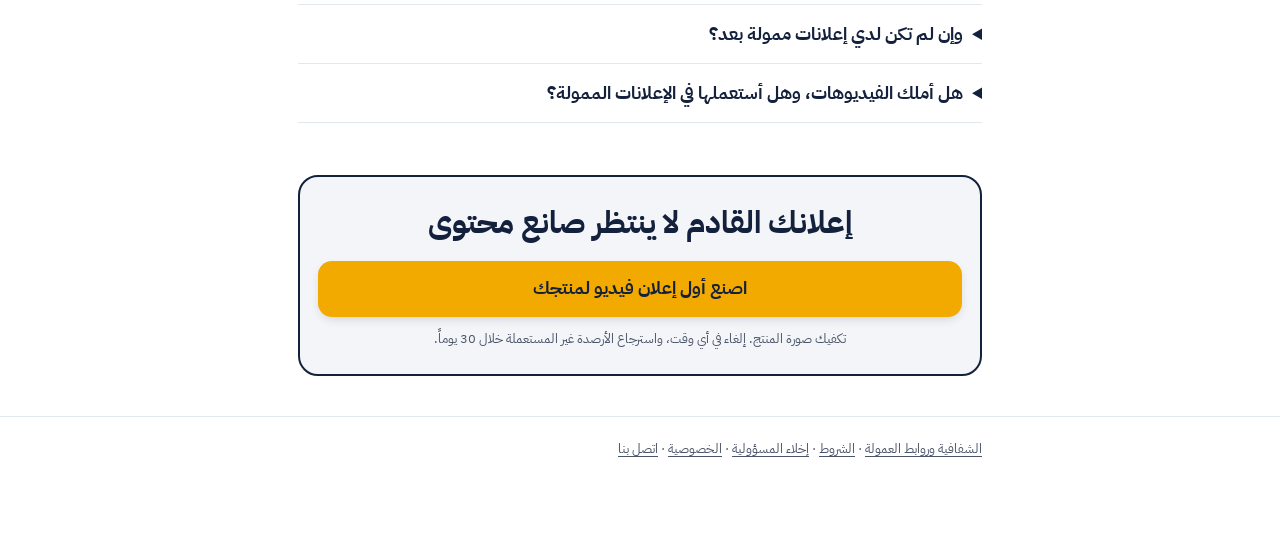
==== commit cb2ad1c9: "Round 1 tracking and targeting: GA4 (G-CWGD5E4DM8) + OpenAI pixel, ad-status quiz step, operator-fir" ====
--- a/ar/index.html
+++ b/ar/index.html
@@ -4,7 +4,7 @@
 <meta charset="utf-8">
 <meta name="viewport" content="width=device-width, initial-scale=1">
 <title>إعلانات فيديو UGC جديدة كل أسبوع، دون تصوير | AI Character Notes</title>
-<meta name="description" content="حوّل صورة المنتج إلى فيديو إعلاني بأسلوب UGC لإعلانات Facebook وTikTok، بمقدّم افتراضي واحد. واجهة التطبيق بالعربية، والأسعار تقريبية بالدرهم.">
+<meta name="description" content="لمن يعرض إعلانات ممولة على Facebook وTikTok: حوّل صورة المنتج إلى فيديو إعلاني بأسلوب UGC بمقدّم افتراضي واحد. واجهة التطبيق بالعربية، والأسعار تقريبية بالدرهم.">
 <meta name="robots" content="noindex,follow">
 <meta name="cb-page-type" content="quiz">
 <link rel="canonical" href="https://yel-hadd.github.io/ai-character-notes/ar/">
@@ -15,12 +15,23 @@
 <link href="https://fonts.googleapis.com/css2?family=IBM+Plex+Sans+Arabic:wght@400;600;700&display=swap" rel="stylesheet">
 <link rel="stylesheet" href="../assets/style.css">
 <link rel="icon" href="../img/logo.png">
-<script async src="https://www.googletagmanager.com/gtag/js?id=G-XXXXXXXXXX"></script>
+<script async src="https://www.googletagmanager.com/gtag/js?id=G-CWGD5E4DM8"></script>
 <script>
 window.dataLayer = window.dataLayer || [];
 function gtag(){dataLayer.push(arguments);}
 gtag('js', new Date());
-gtag('config', 'G-XXXXXXXXXX', { send_page_view: true });
+gtag('config', 'G-CWGD5E4DM8', { send_page_view: true });
+</script>
+<script>
+(function (w, d, s, u) {
+  if (w.oaiq) return;
+  var q = function () { q.q.push(arguments); };
+  q.q = []; w.oaiq = q;
+  var js = d.createElement(s); js.async = true; js.src = u;
+  var f = d.getElementsByTagName(s)[0]; f.parentNode.insertBefore(js, f);
+})(window, document, "script", "https://bzrcdn.openai.com/sdk/oaiq.min.js");
+oaiq("init", { pixelId: "6YpAJ4Z1pMGcLR3px2oMv3" });
+oaiq("measure", "page_viewed", { type: "contents" });
 </script>
 </head>
 <body>
@@ -32,7 +43,7 @@
 <div class="wrap">
 <section class="hero">
 <h1>إعلانات فيديو <bdi>UGC</bdi> جديدة كل أسبوع، دون تصوير</h1>
-<p class="lede">لبائعي الدفع عند الاستلام في المغرب والعالم العربي: صورة منتج واحدة، وإعلانا فيديو للاختبار.</p>
+<p class="lede">لبائعي الدفع عند الاستلام الذين يعرضون إعلانات ممولة على <bdi>Meta</bdi> أو <bdi>TikTok</bdi>، في المغرب والعالم العربي: صورة منتج واحدة، وإعلانا فيديو للاختبار.</p>
 <div class="vsl">
   <video id="vsl" crossorigin="anonymous" src="../video/vsl-ar.mp4" poster="../video/vsl-ar.jpg" muted autoplay playsinline preload="metadata" width="1280" height="720" aria-label="فيديو: إعلانات UGC كل أسبوع مع MakeInfluencer"><track kind="captions" src="../video/vsl-ar.vtt" srclang="ar" label="العربية" default></video>
   <button type="button" class="unmute" id="unmute"><span class="pill-sound"><svg viewBox="0 0 24 24" fill="none" stroke="currentColor" stroke-width="2.2" stroke-linecap="round" stroke-linejoin="round" aria-hidden="true"><path d="M11 5 6 9H3v6h3l5 4z"/><path d="M15.5 8.5a5 5 0 0 1 0 7"/><path d="M18.5 5.5a9 9 0 0 1 0 13"/></svg>اضغط لتشغيل الصوت</span></button>
@@ -48,10 +59,11 @@
     <button type="button" class="card" data-q="make" data-v="video" aria-pressed="false"><img src="../img/t-video.webp" alt="" width="480" height="360"><span>فيديوهات دون ظهور وجهي، أو أفلام قصيرة</span></button>
   </div>
   <div class="step2" id="step2" hidden>
-    <p class="q-label">كم مرة تحتاج إلى فيديوهات جديدة؟</p>
+    <p class="q-label">أين وصلت في الإعلانات الممولة؟</p>
     <div class="pills">
-      <button type="button" class="pill" data-q="freq" data-v="weekly" aria-pressed="false">كل أسبوع أو أكثر</button>
-      <button type="button" class="pill" data-q="freq" data-v="trying" aria-pressed="false">أريد التجربة أولاً</button>
+      <button type="button" class="pill" data-q="freq" data-v="weekly" aria-pressed="false">إعلاناتي تعمل، وأحتاج فيديوهات جديدة كل أسبوع</button>
+      <button type="button" class="pill" data-q="freq" data-v="trying" aria-pressed="false">إعلاناتي تعمل، وأريد تجربة الأداة أولاً</button>
+      <button type="button" class="pill" data-q="freq" data-v="noads" aria-pressed="false">لم أطلق إعلاناً ممولاً بعد</button>
     </div>
   </div>
   <div class="result" id="result" hidden aria-live="polite">
@@ -114,6 +126,7 @@
 <details><summary>هل تناسب الأداة منتجات الدفع عند الاستلام (<bdi>COD</bdi>)؟</summary><p>نعم. ارفع صورة المنتج، فيحمله المقدّم ويتحدث عنه، بنسختين لاختبار الافتتاحيات.</p></details>
 <details><summary>هل سيبدو الإعلان مصطنعاً؟</summary><p>شاهد الأمثلة أعلاه واحكم بنفسك. تختار المقدّم والمكان والافتتاحية، وتحصل على نسختين في كل مرة، فتحتفظ بالأكثر إقناعاً.</p></details>
 <details><summary>هل يتكلم المقدّم بالدارجة أو باللهجة الخليجية أو المصرية؟</summary><p>نعم. اكتب النص واللهجة في الوصف، مثلاً «بالدارجة المغربية» أو «باللهجة السعودية»، أو ارفع تسجيلك الصوتي فيحرّك المقدّم شفتيه وفقه.</p></details>
+<details><summary>وإن لم تكن لدي إعلانات ممولة بعد؟</summary><p>فالأرجح أن الوقت غير مناسب. صُمّمت الأداة لإنتاج إعلانات جديدة بسرعة لحملات قيد الاختبار. أطلق منتجاً وحملتك الأولى، ثم عد حين تحتاج إلى فيديوهات كل أسبوع.</p></details>
 <details><summary>هل أملك الفيديوهات، وهل أستعملها في الإعلانات الممولة؟</summary><p>نعم. تقول <bdi>MakeInfluencer</bdi> إن ما تنتجه ملك لك، بحقوق تجارية كاملة ودون علامة مائية، على <bdi>Facebook</bdi> و<bdi>Instagram</bdi> و<bdi>TikTok</bdi> وغيرها.</p></details>
 <div class="final">
   <h2>إعلانك القادم لا ينتظر صانع محتوى</h2>
@@ -132,7 +145,7 @@
 <script type="application/json" id="quiz-data">
 {"questions":[
  {"q":"ماذا تريد أن تصنع أولاً؟","options":["إعلانات فيديو لمتجري أو منتجي","منشورات وريلز لمؤثر افتراضي","فيديوهات دون ظهور وجهي، أو أفلام قصيرة"]},
- {"q":"كم مرة تحتاج إلى فيديوهات جديدة؟","options":["كل أسبوع أو أكثر","أريد التجربة أولاً"]}
+ {"q":"أين وصلت في الإعلانات الممولة؟","options":["إعلاناتي تعمل، وأحتاج فيديوهات جديدة كل أسبوع","إعلاناتي تعمل، وأريد تجربة الأداة أولاً","لم أطلق إعلاناً ممولاً بعد"]}
 ]}
 </script>
 <script>
@@ -140,6 +153,7 @@
   title: { ugc: "الأنسب لك: أداة إعلانات UGC", persona: "الأنسب لك: أداة المؤثر الافتراضي", video: "الأنسب لك: أداة Movie Maker" },
   plan: {
     weekly: "تناسبك خطة Pro: 600,000 رصيد شهرياً لفيديوهات جديدة كل أسبوع، بدقة 1080p و4K، والوجه نفسه في كل فيديو. ابدأ بالدفع الشهري، وانتقل إلى السنوي بعد شهر من الاستعمال.",
+    noads: "بصراحة: تفيد الأداة أكثر حين تكون لديك إعلانات تعمل ومنتجات تختبرها، لأنك تحتاج حينها إلى فيديوهات جديدة كل أسبوع. يمكنك البدء بخطة Creator، لكن أطلق حملتك الأولى قبل ذلك.",
     trying: "ابدأ بخطة Creator: كل الأدوات، ومنها المقدّم الناطق، مع 180,000 رصيد شهرياً وفيديو بدقة 720p. انتقل إلى Pro حين تحتاج إلى حجم أكبر ودقة 1080p.",
     video: "أداة Movie Maker متاحة في كل الخطط: جملة واحدة، ثم لوحة مشاهد توافق عليها، ثم فيلم قصير بالشخصية نفسها. وتمنحك Pro أرصدة أكثر ودقة 1080p. صفحة Movie Maker متوفرة بالإنجليزية فقط."
   },
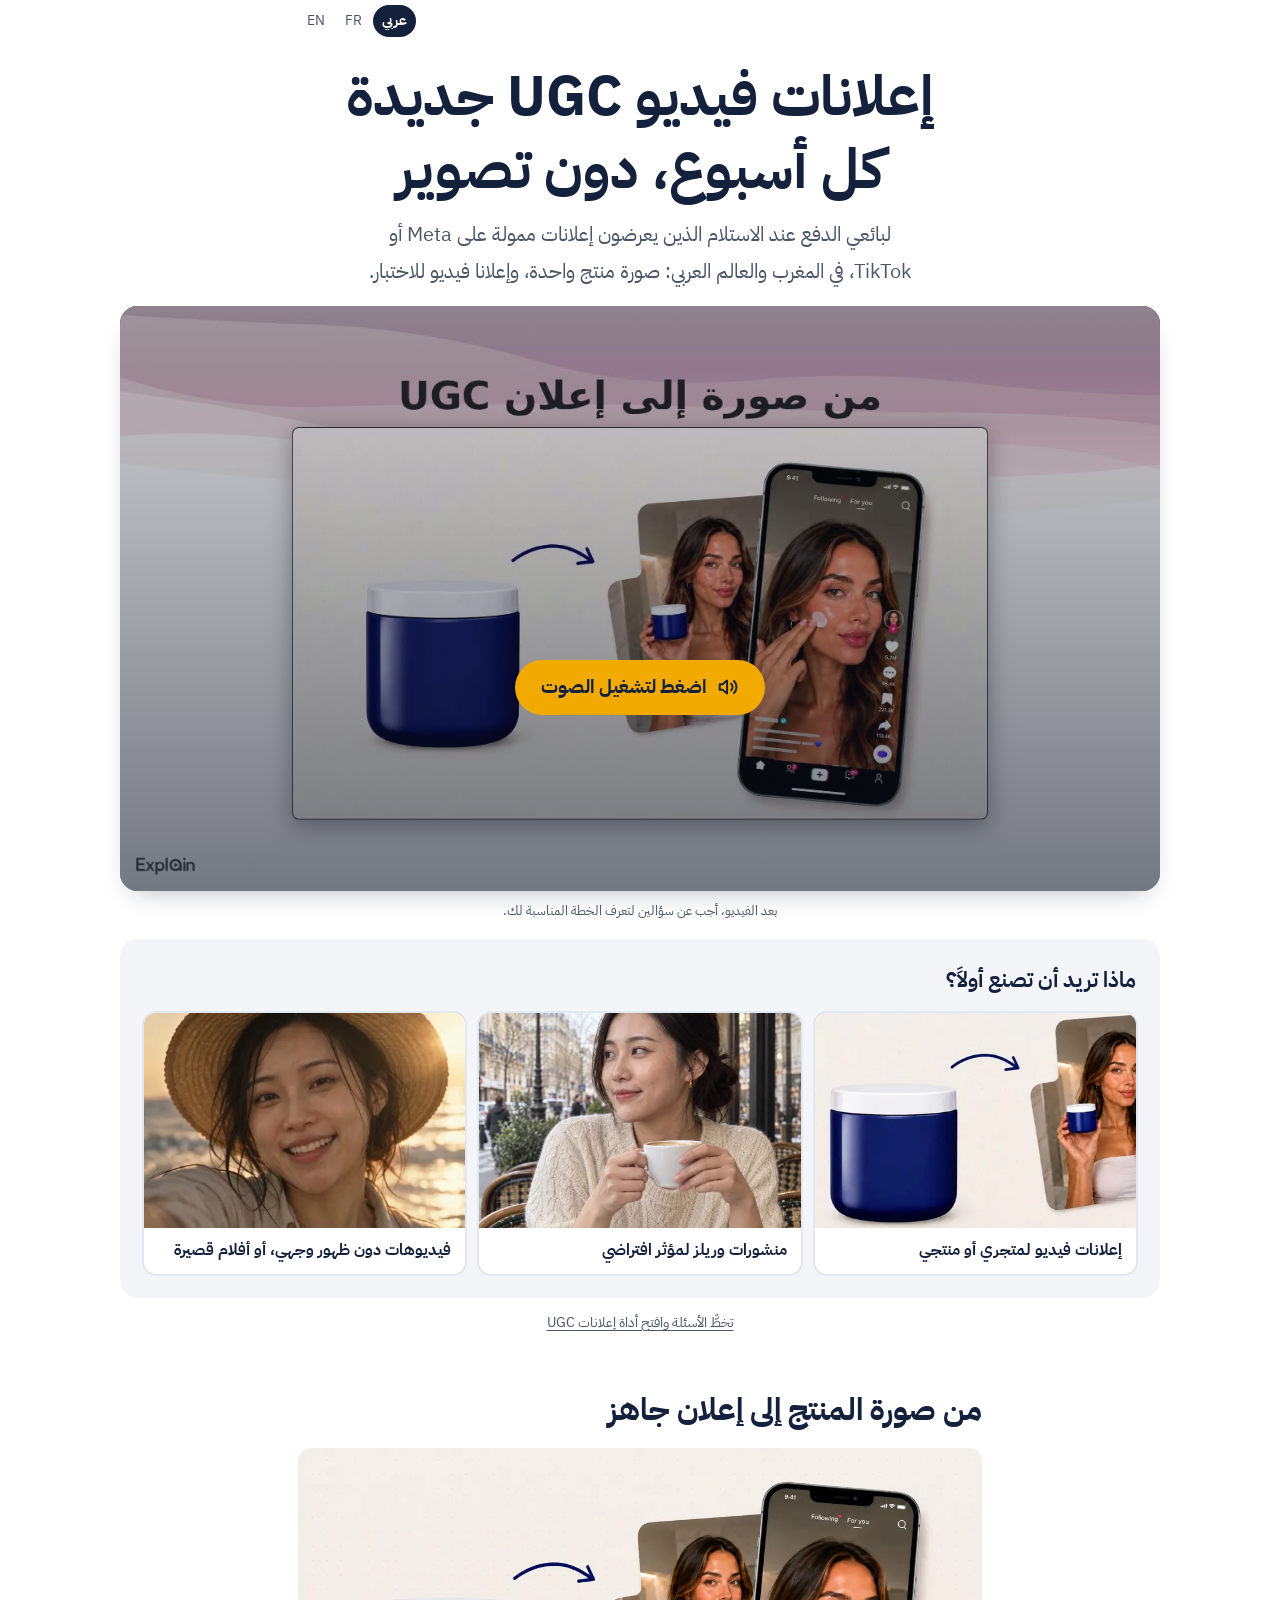
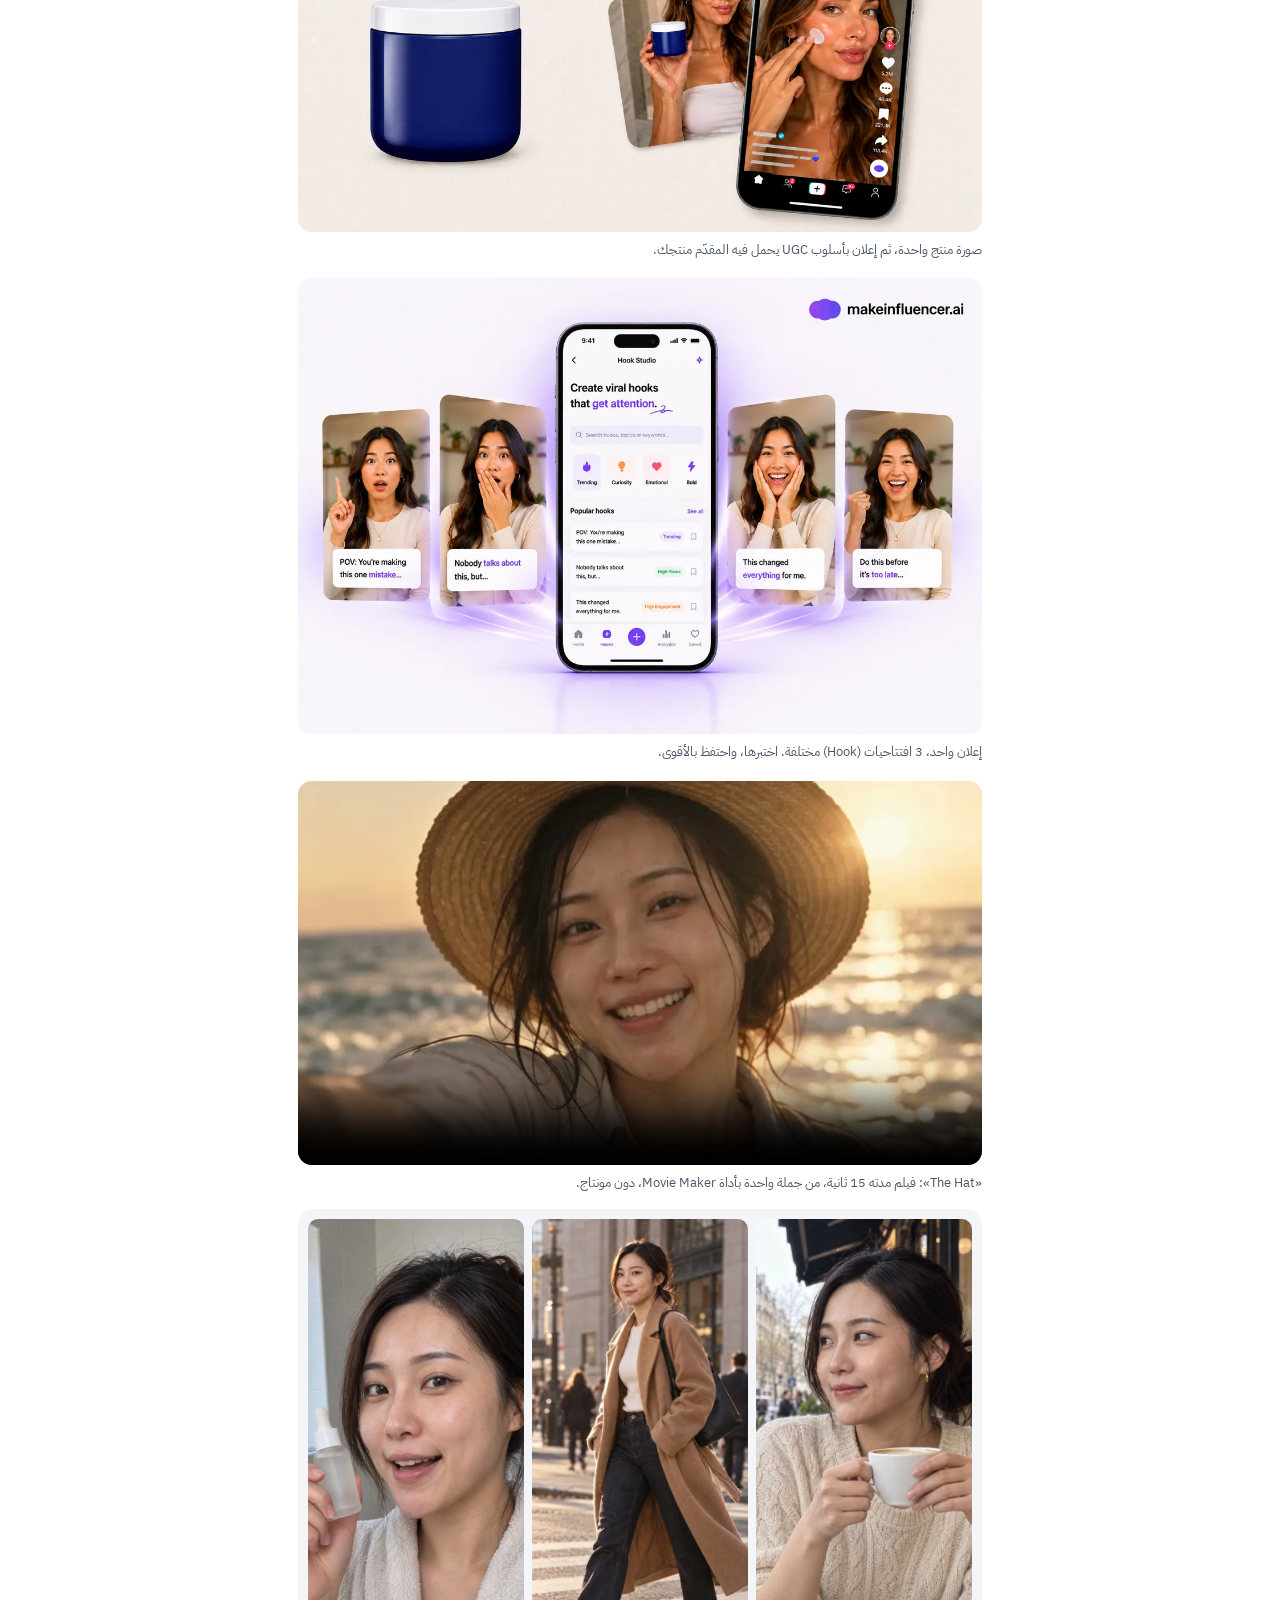
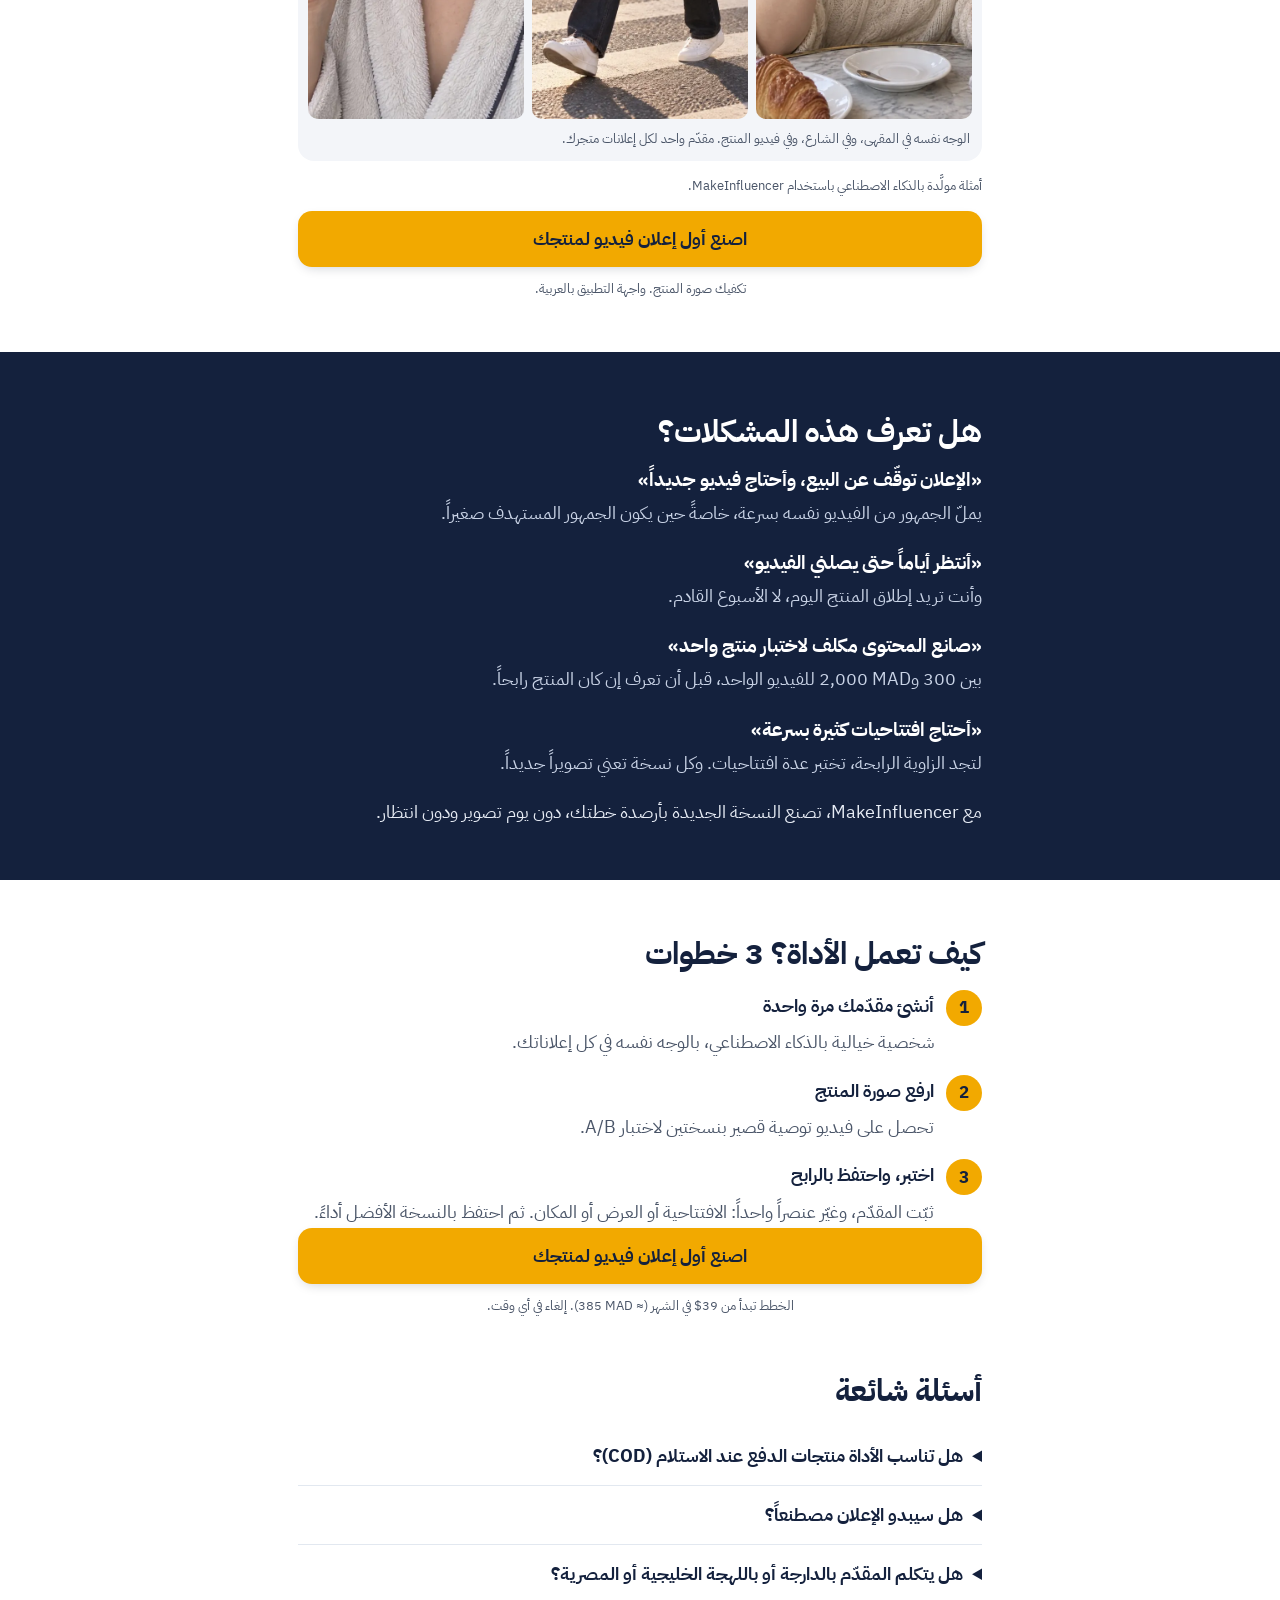
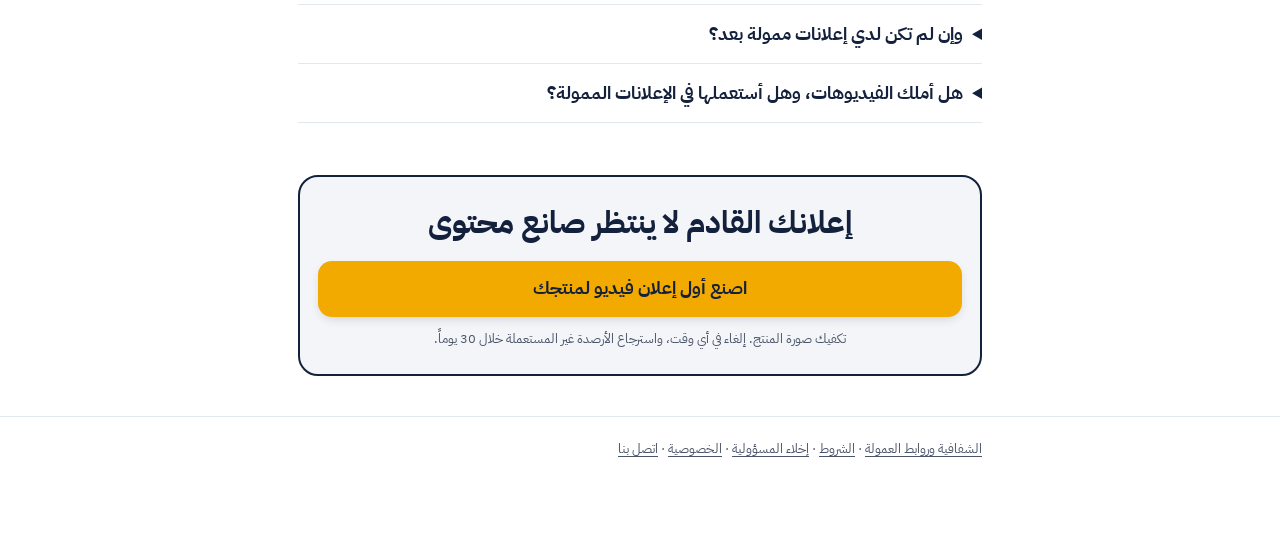
==== commit a75a236d: "Quiz layout: Q2 in three columns (stacked on phones), Arabic bidi isolation in result text, clean UG" ====
--- a/ar/index.html
+++ b/ar/index.html
@@ -150,12 +150,12 @@
 </script>
 <script>
 window.FUNNEL = { lang: "ar", t: {
-  title: { ugc: "الأنسب لك: أداة إعلانات UGC", persona: "الأنسب لك: أداة المؤثر الافتراضي", video: "الأنسب لك: أداة Movie Maker" },
+  title: { ugc: "الأنسب لك: أداة إعلانات ⁦UGC⁩", persona: "الأنسب لك: أداة المؤثر الافتراضي", video: "الأنسب لك: أداة ⁦Movie Maker⁩" },
   plan: {
-    weekly: "تناسبك خطة Pro: 600,000 رصيد شهرياً لفيديوهات جديدة كل أسبوع، بدقة 1080p و4K، والوجه نفسه في كل فيديو. ابدأ بالدفع الشهري، وانتقل إلى السنوي بعد شهر من الاستعمال.",
-    noads: "بصراحة: تفيد الأداة أكثر حين تكون لديك إعلانات تعمل ومنتجات تختبرها، لأنك تحتاج حينها إلى فيديوهات جديدة كل أسبوع. يمكنك البدء بخطة Creator، لكن أطلق حملتك الأولى قبل ذلك.",
-    trying: "ابدأ بخطة Creator: كل الأدوات، ومنها المقدّم الناطق، مع 180,000 رصيد شهرياً وفيديو بدقة 720p. انتقل إلى Pro حين تحتاج إلى حجم أكبر ودقة 1080p.",
-    video: "أداة Movie Maker متاحة في كل الخطط: جملة واحدة، ثم لوحة مشاهد توافق عليها، ثم فيلم قصير بالشخصية نفسها. وتمنحك Pro أرصدة أكثر ودقة 1080p. صفحة Movie Maker متوفرة بالإنجليزية فقط."
+    weekly: "تناسبك خطة ⁦Pro⁩: ⁦600,000⁩ رصيد شهرياً لفيديوهات جديدة كل أسبوع، بدقة ⁦1080p⁩ و⁦4K⁩، والوجه نفسه في كل فيديو. ابدأ بالدفع الشهري، وانتقل إلى السنوي بعد شهر من الاستعمال.",
+    noads: "بصراحة: تفيد الأداة أكثر حين تكون لديك إعلانات تعمل ومنتجات تختبرها، لأنك تحتاج حينها إلى فيديوهات جديدة كل أسبوع. يمكنك البدء بخطة ⁦Creator⁩، لكن أطلق حملتك الأولى قبل ذلك.",
+    trying: "ابدأ بخطة ⁦Creator⁩: كل الأدوات، ومنها المقدّم الناطق، مع ⁦180,000⁩ رصيد شهرياً وفيديو بدقة ⁦720p⁩. انتقل إلى ⁦Pro⁩ حين تحتاج إلى حجم أكبر ودقة ⁦1080p⁩.",
+    video: "أداة ⁦Movie Maker⁩ متاحة في كل الخطط: جملة واحدة، ثم لوحة مشاهد توافق عليها، ثم فيلم قصير بالشخصية نفسها. وتمنحك ⁦Pro⁩ أرصدة أكثر ودقة ⁦1080p⁩."
   },
   price: { creator: "Creator: ⁦$39⁩ في الشهر ≈ ⁦385 MAD⁩", pro: "Pro: ⁦$89⁩ في الشهر ≈ ⁦880 MAD⁩" },
   go: { ugc: "اصنع أول إعلان فيديو لمنتجك", persona: "أنشئ مؤثرك الافتراضي", video: "اصنع أول فيلم قصير" }
--- a/assets/style.css
+++ b/assets/style.css
@@ -58,7 +58,7 @@
 .card[aria-pressed="true"]{border-color:var(--ink);box-shadow:0 0 0 2px var(--ink)}
 .step2{margin-top:14px}
 .step2[hidden],.result[hidden]{display:none}
-.pills{display:grid;grid-template-columns:1fr 1fr;gap:8px}
+.pills{display:grid;grid-template-columns:repeat(3,1fr);gap:8px}
 .pill{background:#fff;border:2px solid var(--line);border-radius:12px;padding:13px 12px;font:650 15px/1.3 var(--body);color:var(--ink);cursor:pointer}
 .pill[aria-pressed="true"]{border-color:var(--ink);box-shadow:0 0 0 2px var(--ink)}
 .result{margin-top:14px;background:#fff;border-radius:14px;padding:16px;border:2px solid var(--ink)}
@@ -139,6 +139,7 @@
   table.plans td:nth-child(2){text-align:end;font-weight:700}
   table.plans td:nth-child(3){grid-column:1/-1;color:var(--muted);margin-top:4px}
   .cards{grid-template-columns:1fr;gap:8px}
+  .pills{grid-template-columns:1fr}
   .card{flex-direction:row;align-items:center}
   .card img{width:62px;height:62px;flex:none;aspect-ratio:auto;margin:8px;border-radius:10px}
   .card span{padding:8px 10px 8px 0}
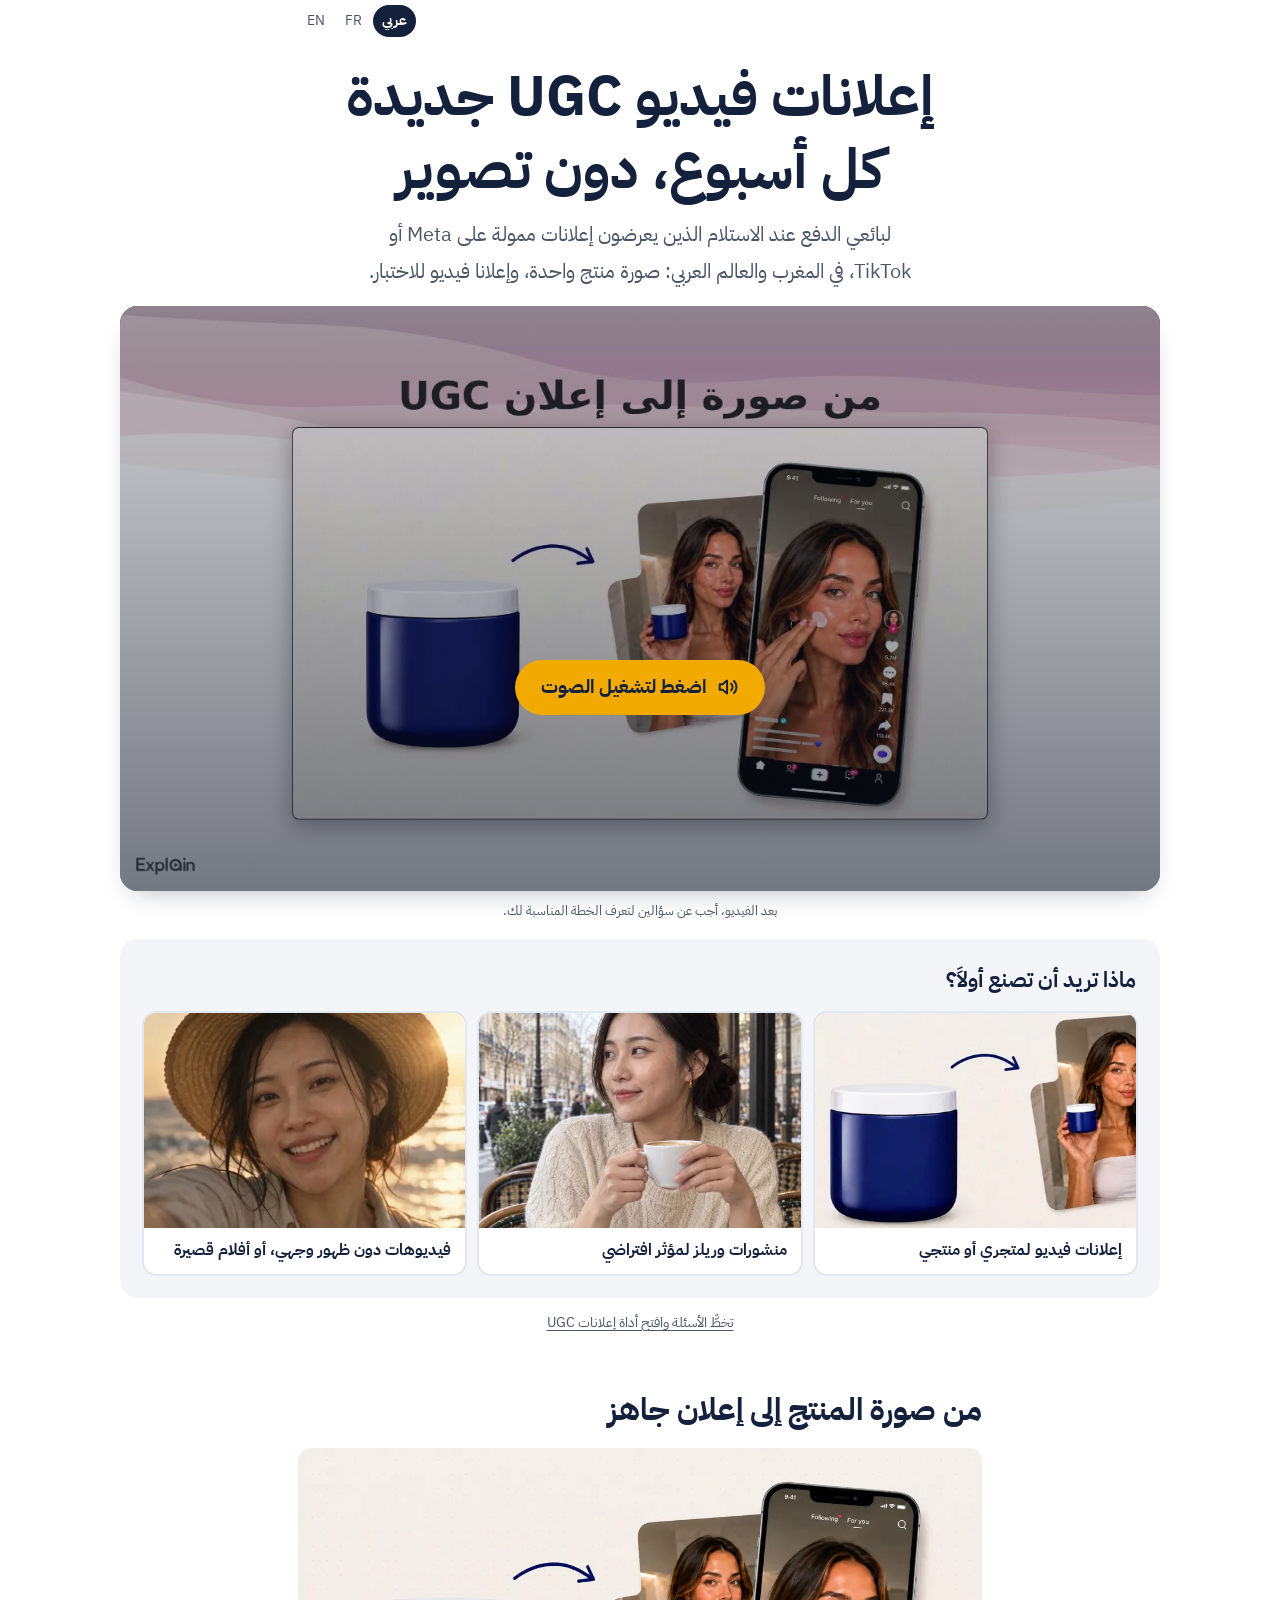
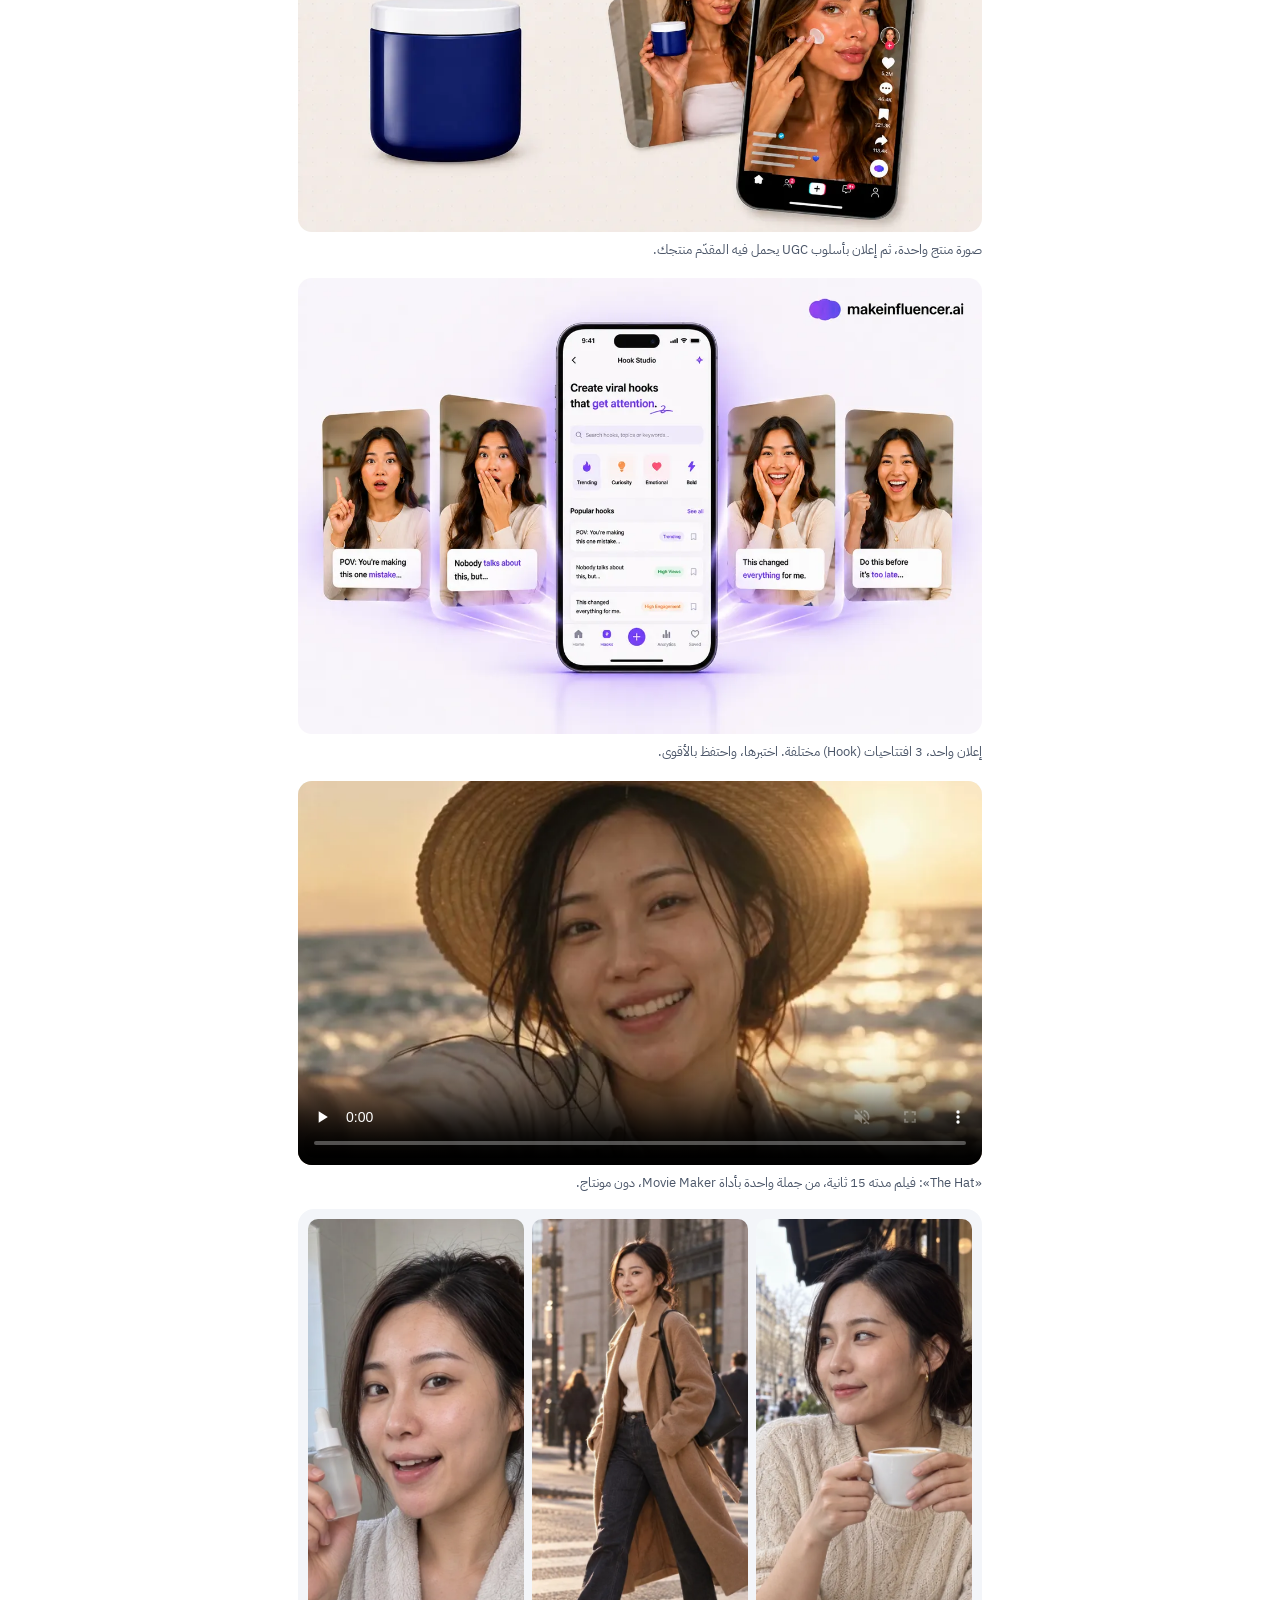
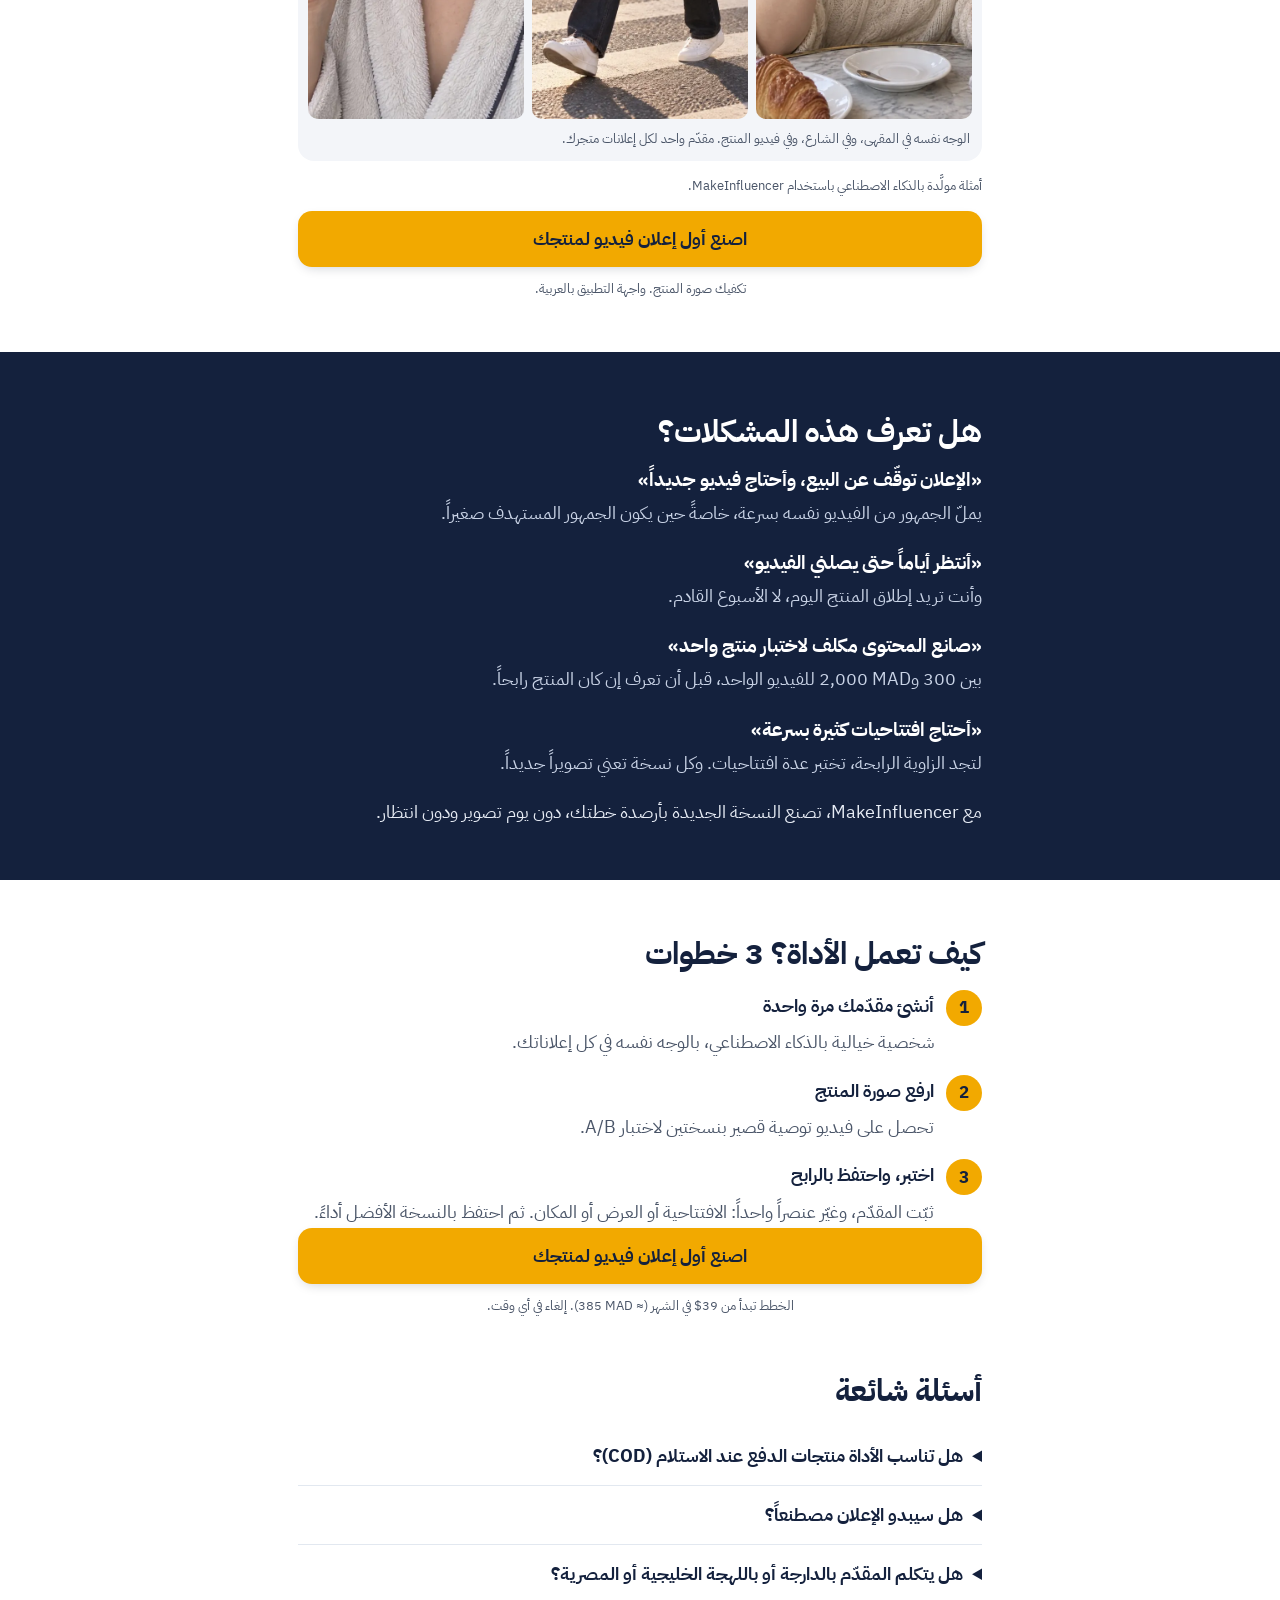
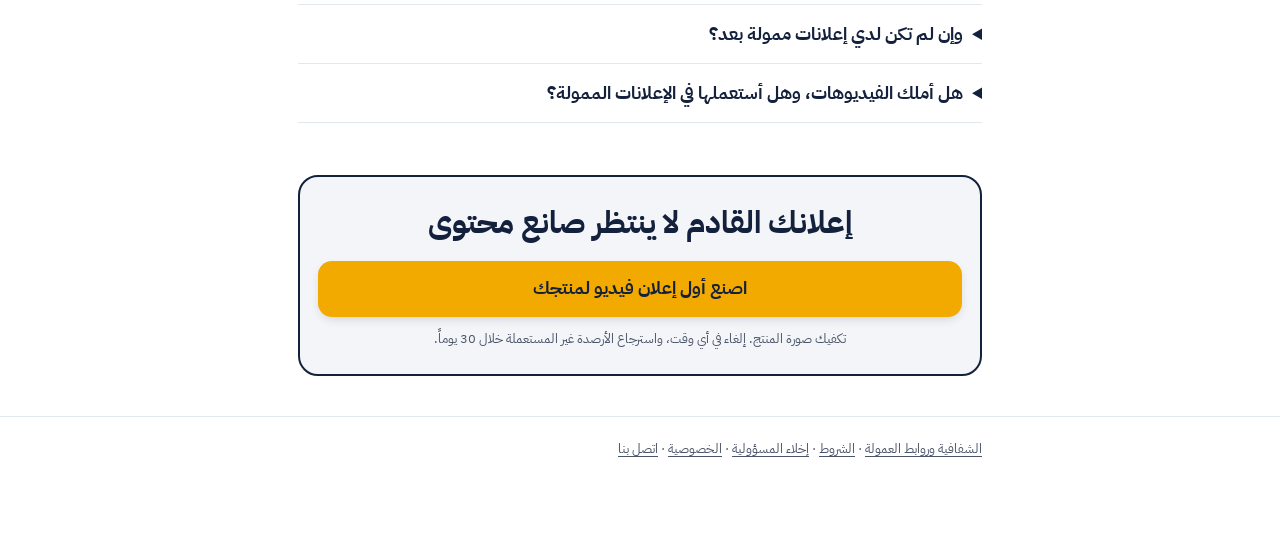
==== commit 290140c4: "Cache-bust CSS, JS and UGC thumbnail Co-Authored-By: Claude Opus 5.5 <noreply@anthropic.com>" ====
--- a/ar/index.html
+++ b/ar/index.html
@@ -13,7 +13,7 @@
 <link rel="alternate" hreflang="ar" href="https://yel-hadd.github.io/ai-character-notes/ar/">
 <link rel="preconnect" href="https://fonts.googleapis.com"><link rel="preconnect" href="https://fonts.gstatic.com" crossorigin>
 <link href="https://fonts.googleapis.com/css2?family=IBM+Plex+Sans+Arabic:wght@400;600;700&display=swap" rel="stylesheet">
-<link rel="stylesheet" href="../assets/style.css">
+<link rel="stylesheet" href="../assets/style.css?v=r1b">
 <link rel="icon" href="../img/logo.png">
 <script async src="https://www.googletagmanager.com/gtag/js?id=G-CWGD5E4DM8"></script>
 <script>
@@ -54,7 +54,7 @@
 <section class="quiz" aria-labelledby="q1">
   <p class="q-label" id="q1">ماذا تريد أن تصنع أولاً؟</p>
   <div class="cards">
-    <button type="button" class="card" data-q="make" data-v="ugc" aria-pressed="false"><img src="../img/t-ugc.webp" alt="" width="480" height="360"><span>إعلانات فيديو لمتجري أو منتجي</span></button>
+    <button type="button" class="card" data-q="make" data-v="ugc" aria-pressed="false"><img src="../img/t-ugc.webp?v=r1b" alt="" width="480" height="360"><span>إعلانات فيديو لمتجري أو منتجي</span></button>
     <button type="button" class="card" data-q="make" data-v="persona" aria-pressed="false"><img src="../img/t-persona.webp" alt="" width="480" height="360"><span>منشورات وريلز لمؤثر افتراضي</span></button>
     <button type="button" class="card" data-q="make" data-v="video" aria-pressed="false"><img src="../img/t-video.webp" alt="" width="480" height="360"><span>فيديوهات دون ظهور وجهي، أو أفلام قصيرة</span></button>
   </div>
@@ -161,6 +161,6 @@
   go: { ugc: "اصنع أول إعلان فيديو لمنتجك", persona: "أنشئ مؤثرك الافتراضي", video: "اصنع أول فيلم قصير" }
 }};
 </script>
-<script src="../assets/funnel.js" defer></script>
+<script src="../assets/funnel.js?v=r1b" defer></script>
 </body>
 </html>
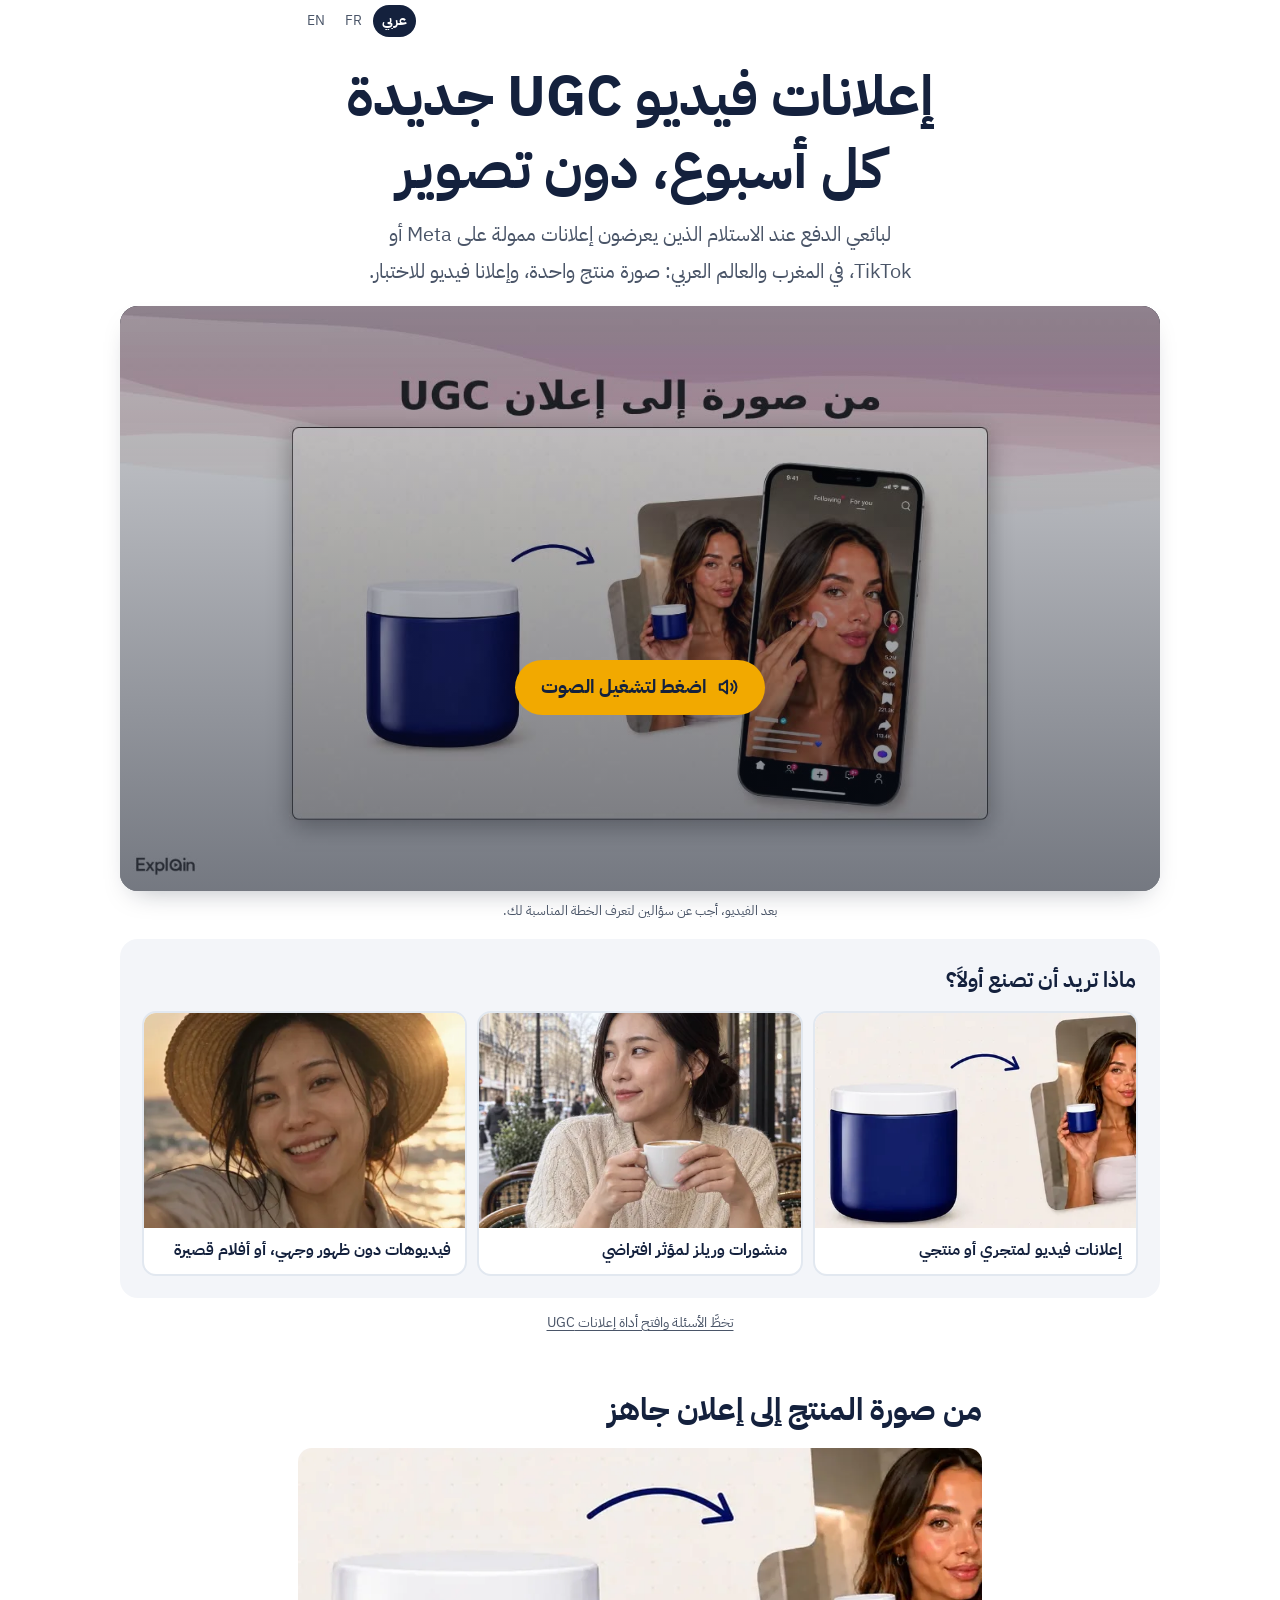
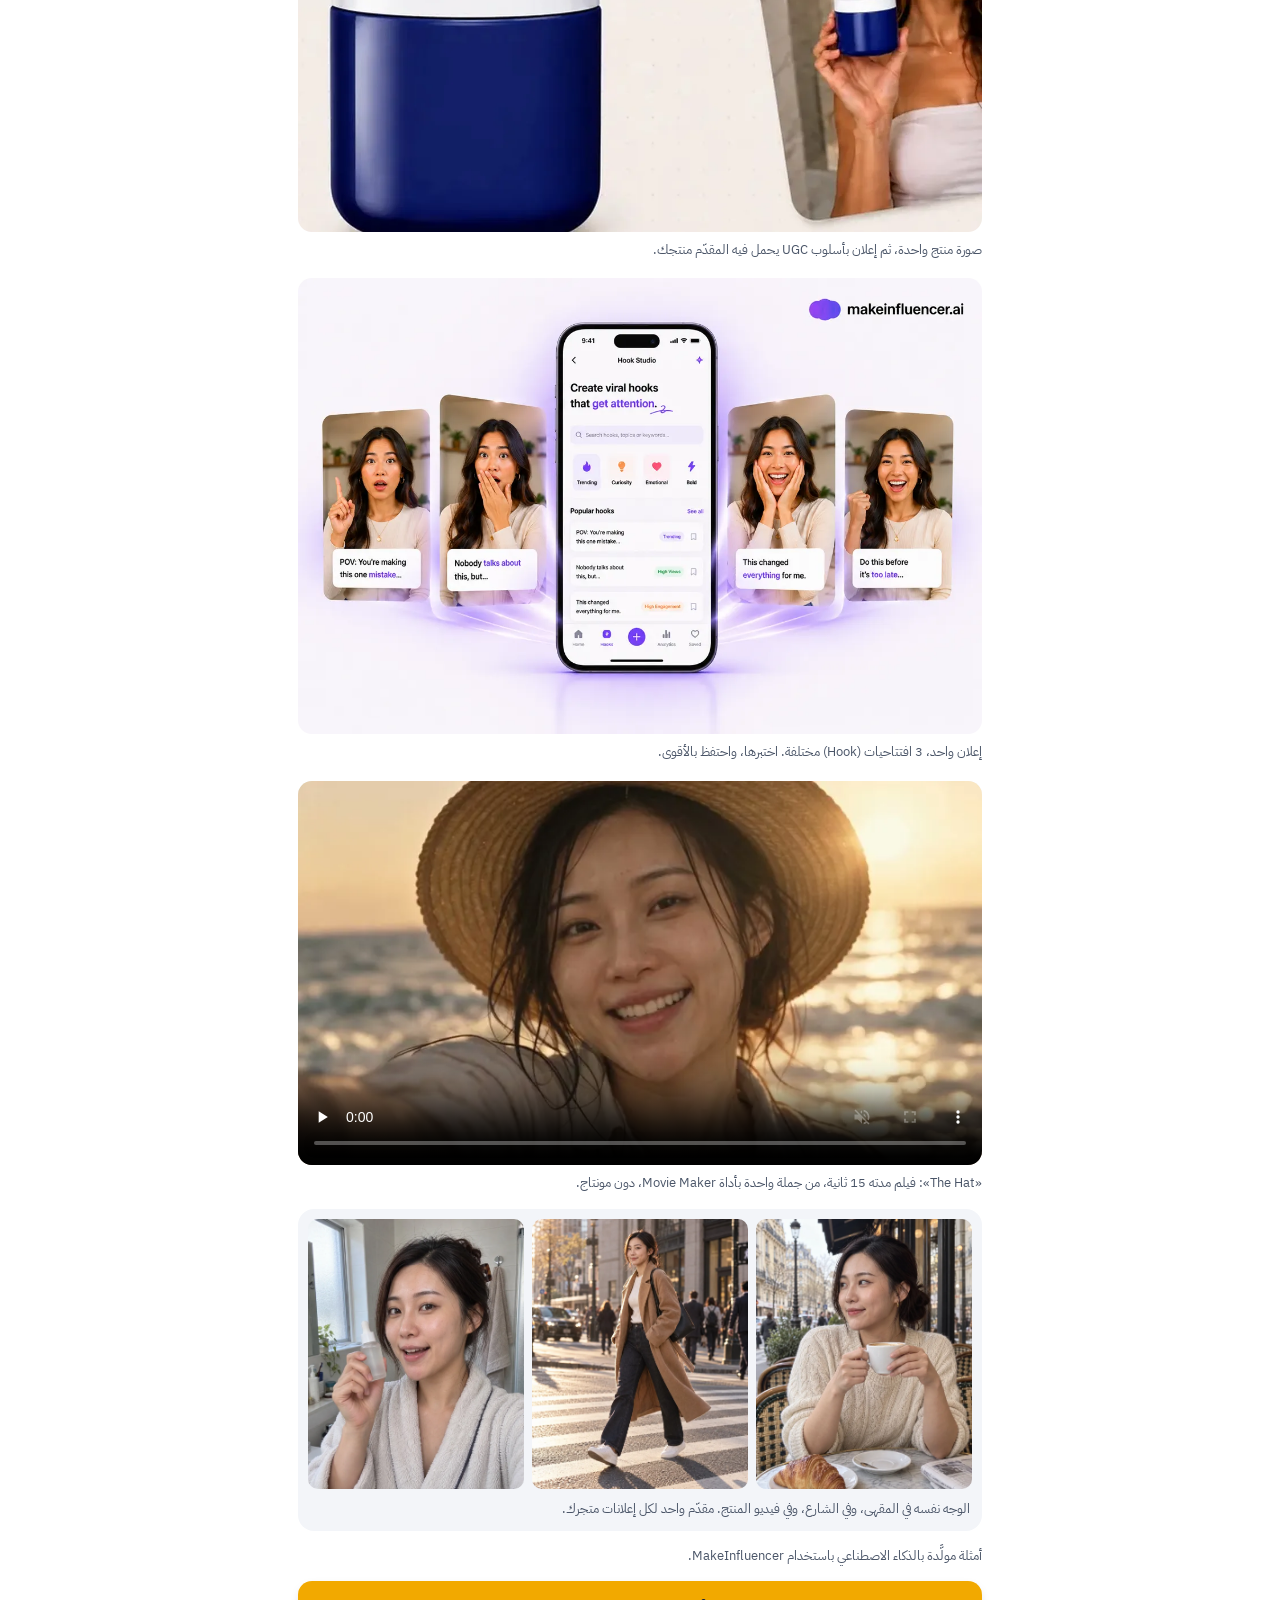
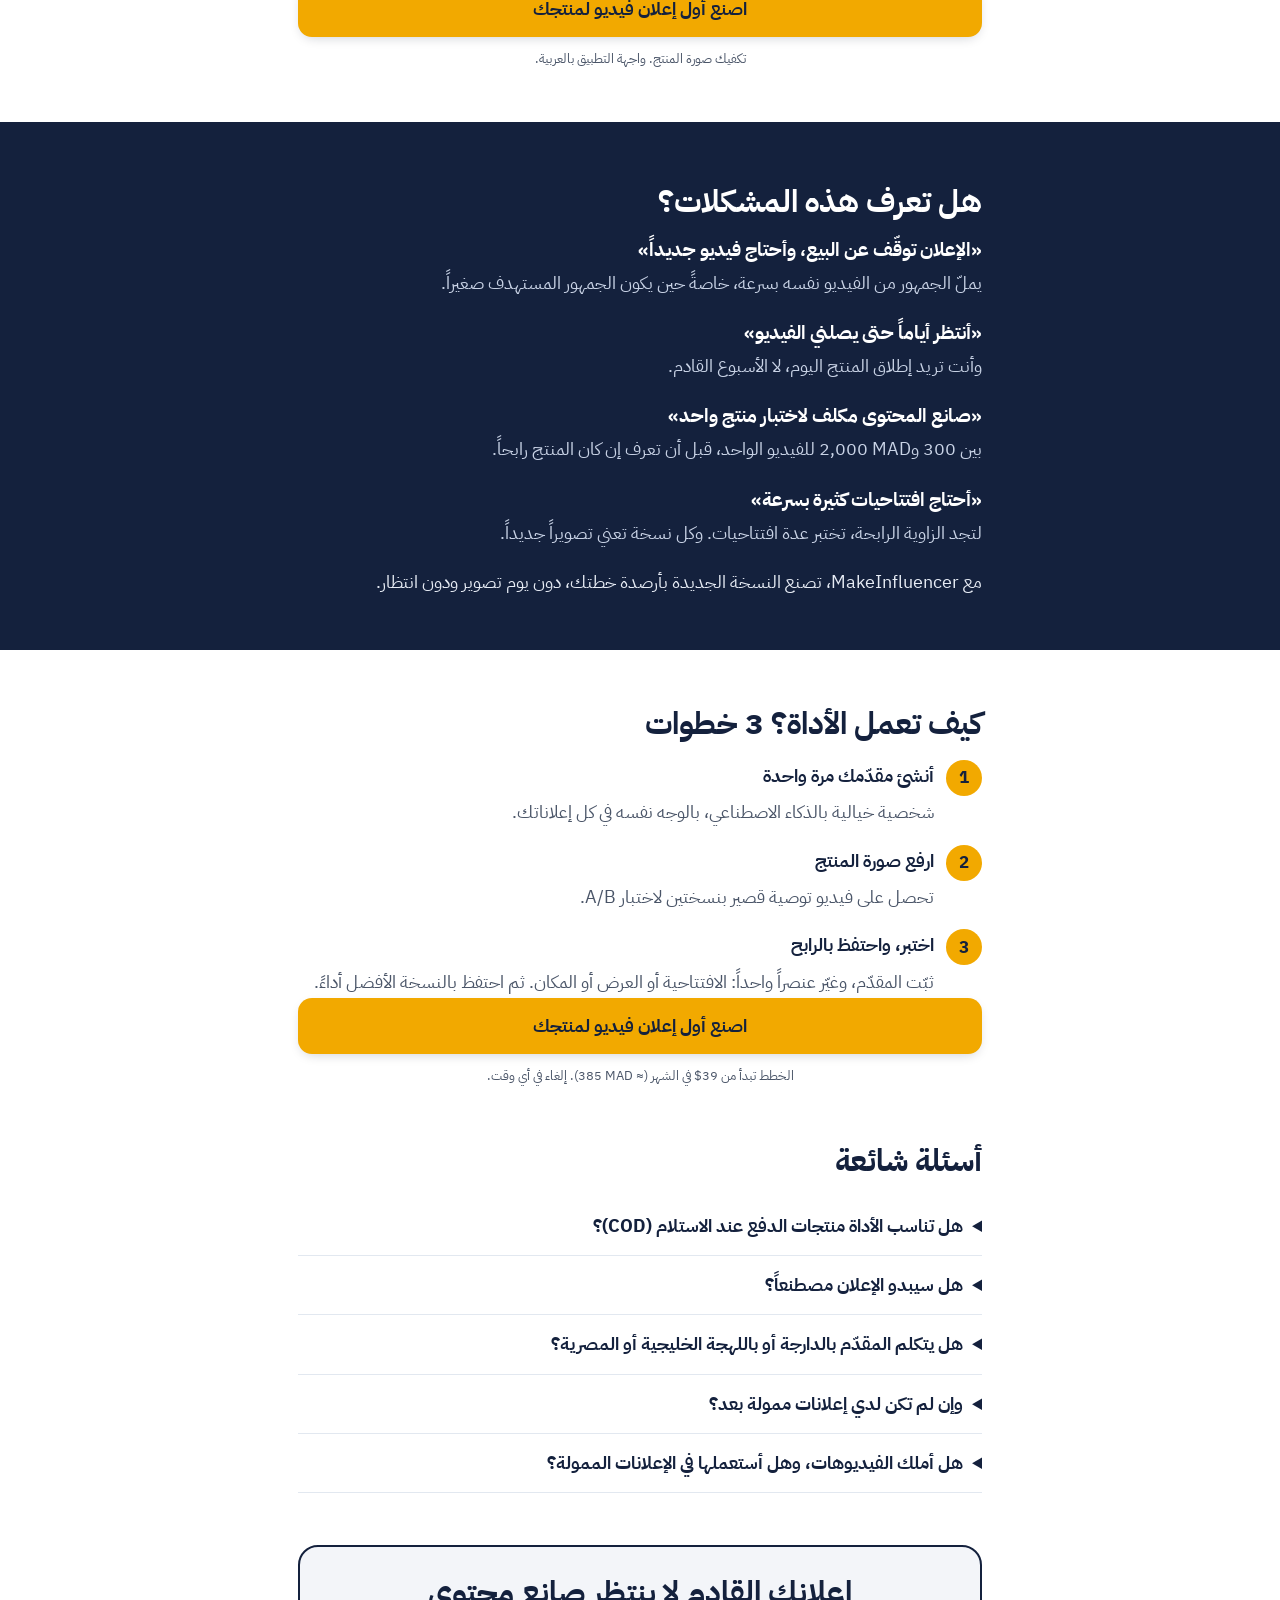
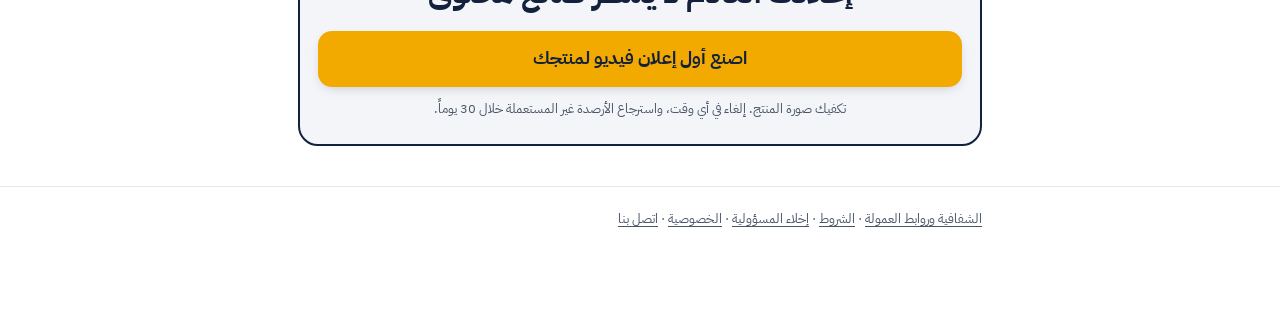
==== commit e9bf4966: "Layout: frame photos honour 4:5 (height:auto), wider desktop lede, clean product-to-ad proof image C" ====
--- a/ar/index.html
+++ b/ar/index.html
@@ -13,7 +13,7 @@
 <link rel="alternate" hreflang="ar" href="https://yel-hadd.github.io/ai-character-notes/ar/">
 <link rel="preconnect" href="https://fonts.googleapis.com"><link rel="preconnect" href="https://fonts.gstatic.com" crossorigin>
 <link href="https://fonts.googleapis.com/css2?family=IBM+Plex+Sans+Arabic:wght@400;600;700&display=swap" rel="stylesheet">
-<link rel="stylesheet" href="../assets/style.css?v=r1b">
+<link rel="stylesheet" href="../assets/style.css?v=r1c">
 <link rel="icon" href="../img/logo.png">
 <script async src="https://www.googletagmanager.com/gtag/js?id=G-CWGD5E4DM8"></script>
 <script>
@@ -54,7 +54,7 @@
 <section class="quiz" aria-labelledby="q1">
   <p class="q-label" id="q1">ماذا تريد أن تصنع أولاً؟</p>
   <div class="cards">
-    <button type="button" class="card" data-q="make" data-v="ugc" aria-pressed="false"><img src="../img/t-ugc.webp?v=r1b" alt="" width="480" height="360"><span>إعلانات فيديو لمتجري أو منتجي</span></button>
+    <button type="button" class="card" data-q="make" data-v="ugc" aria-pressed="false"><img src="../img/t-ugc.webp?v=r1c" alt="" width="480" height="360"><span>إعلانات فيديو لمتجري أو منتجي</span></button>
     <button type="button" class="card" data-q="make" data-v="persona" aria-pressed="false"><img src="../img/t-persona.webp" alt="" width="480" height="360"><span>منشورات وريلز لمؤثر افتراضي</span></button>
     <button type="button" class="card" data-q="make" data-v="video" aria-pressed="false"><img src="../img/t-video.webp" alt="" width="480" height="360"><span>فيديوهات دون ظهور وجهي، أو أفلام قصيرة</span></button>
   </div>
@@ -78,7 +78,7 @@
 
 <h2>من صورة المنتج إلى إعلان جاهز</h2>
 <figure class="media">
-  <img src="../img/product-ugc.webp" alt="صورة منتج تحوّلت إلى إعلان UGC يحمل فيه مقدّم افتراضي المنتج" width="1200" height="675" loading="lazy">
+  <img src="../img/product-ugc.webp?v=r1c" alt="صورة منتج تحوّلت إلى إعلان UGC يحمل فيه مقدّم افتراضي المنتج" width="1200" height="675" loading="lazy">
   <figcaption>صورة منتج واحدة، ثم إعلان بأسلوب <bdi>UGC</bdi> يحمل فيه المقدّم منتجك.</figcaption>
 </figure>
 <figure class="media">
@@ -161,6 +161,6 @@
   go: { ugc: "اصنع أول إعلان فيديو لمنتجك", persona: "أنشئ مؤثرك الافتراضي", video: "اصنع أول فيلم قصير" }
 }};
 </script>
-<script src="../assets/funnel.js?v=r1b" defer></script>
+<script src="../assets/funnel.js?v=r1c" defer></script>
 </body>
 </html>
--- a/assets/style.css
+++ b/assets/style.css
@@ -92,7 +92,7 @@
 .media figcaption{font-size:13px;color:var(--muted);margin-top:6px}
 .sheet{background:var(--panel);border-radius:16px;padding:10px;margin-top:16px}
 .frames{display:grid;grid-template-columns:repeat(3,1fr);gap:8px}
-.frames img{aspect-ratio:4/5;object-fit:cover;width:100%;border-radius:10px}
+.frames img{aspect-ratio:4/5;object-fit:cover;object-position:50% 25%;width:100%;height:auto;border-radius:10px}
 .sheet p{font-size:13px;color:var(--muted);margin:8px 2px 0}
 
 .steps{list-style:none;counter-reset:s;padding:0;margin:0;display:grid;gap:16px}
@@ -166,7 +166,7 @@
   .hero{padding-top:18px}
   h1{font-size:clamp(44px,4.4vw,60px);line-height:1.04;max-width:26ch;margin-inline:auto}
   [lang="ar"] h1{line-height:1.3}
-  .lede{font-size:20px;max-width:60ch}
+  .lede{font-size:20px;max-width:68ch}
   .vsl{border-radius:18px}
   .unmute .pill-sound{font-size:19px;padding:16px 26px}
   .quiz{padding:22px}
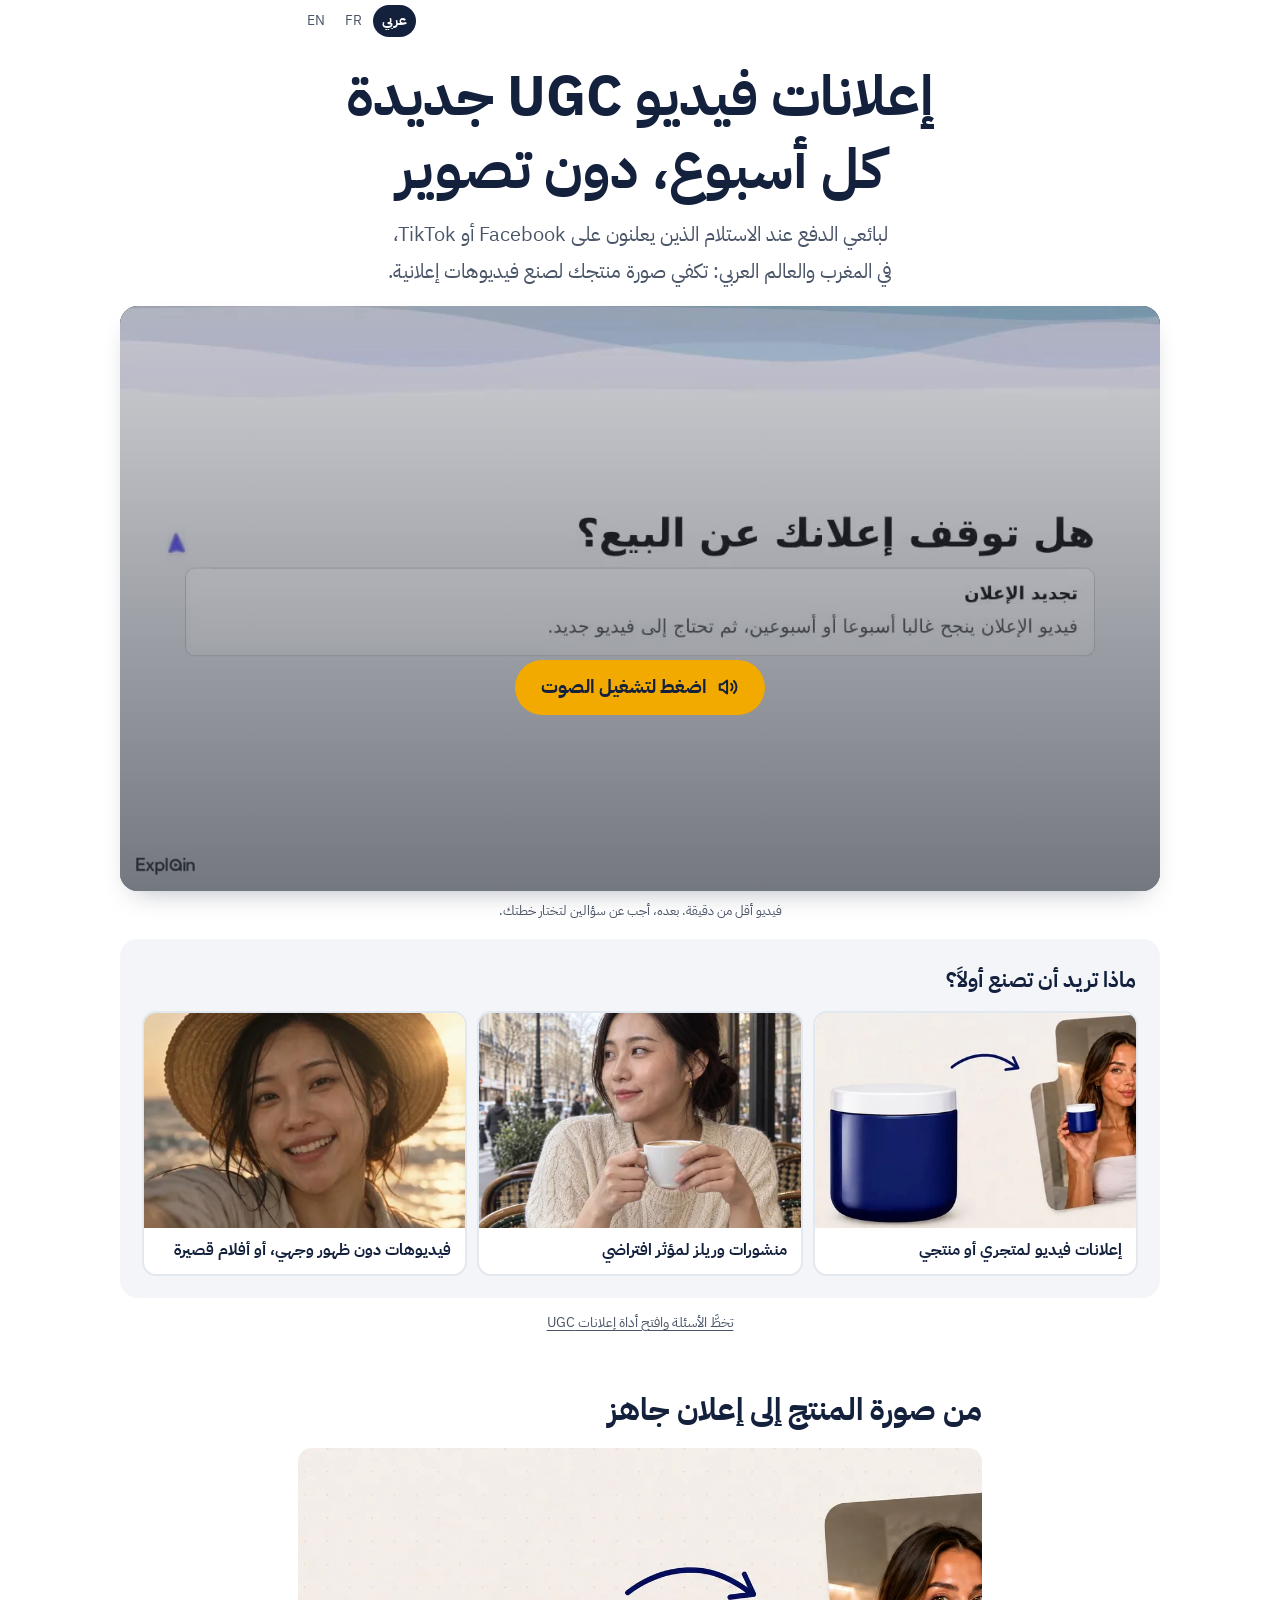
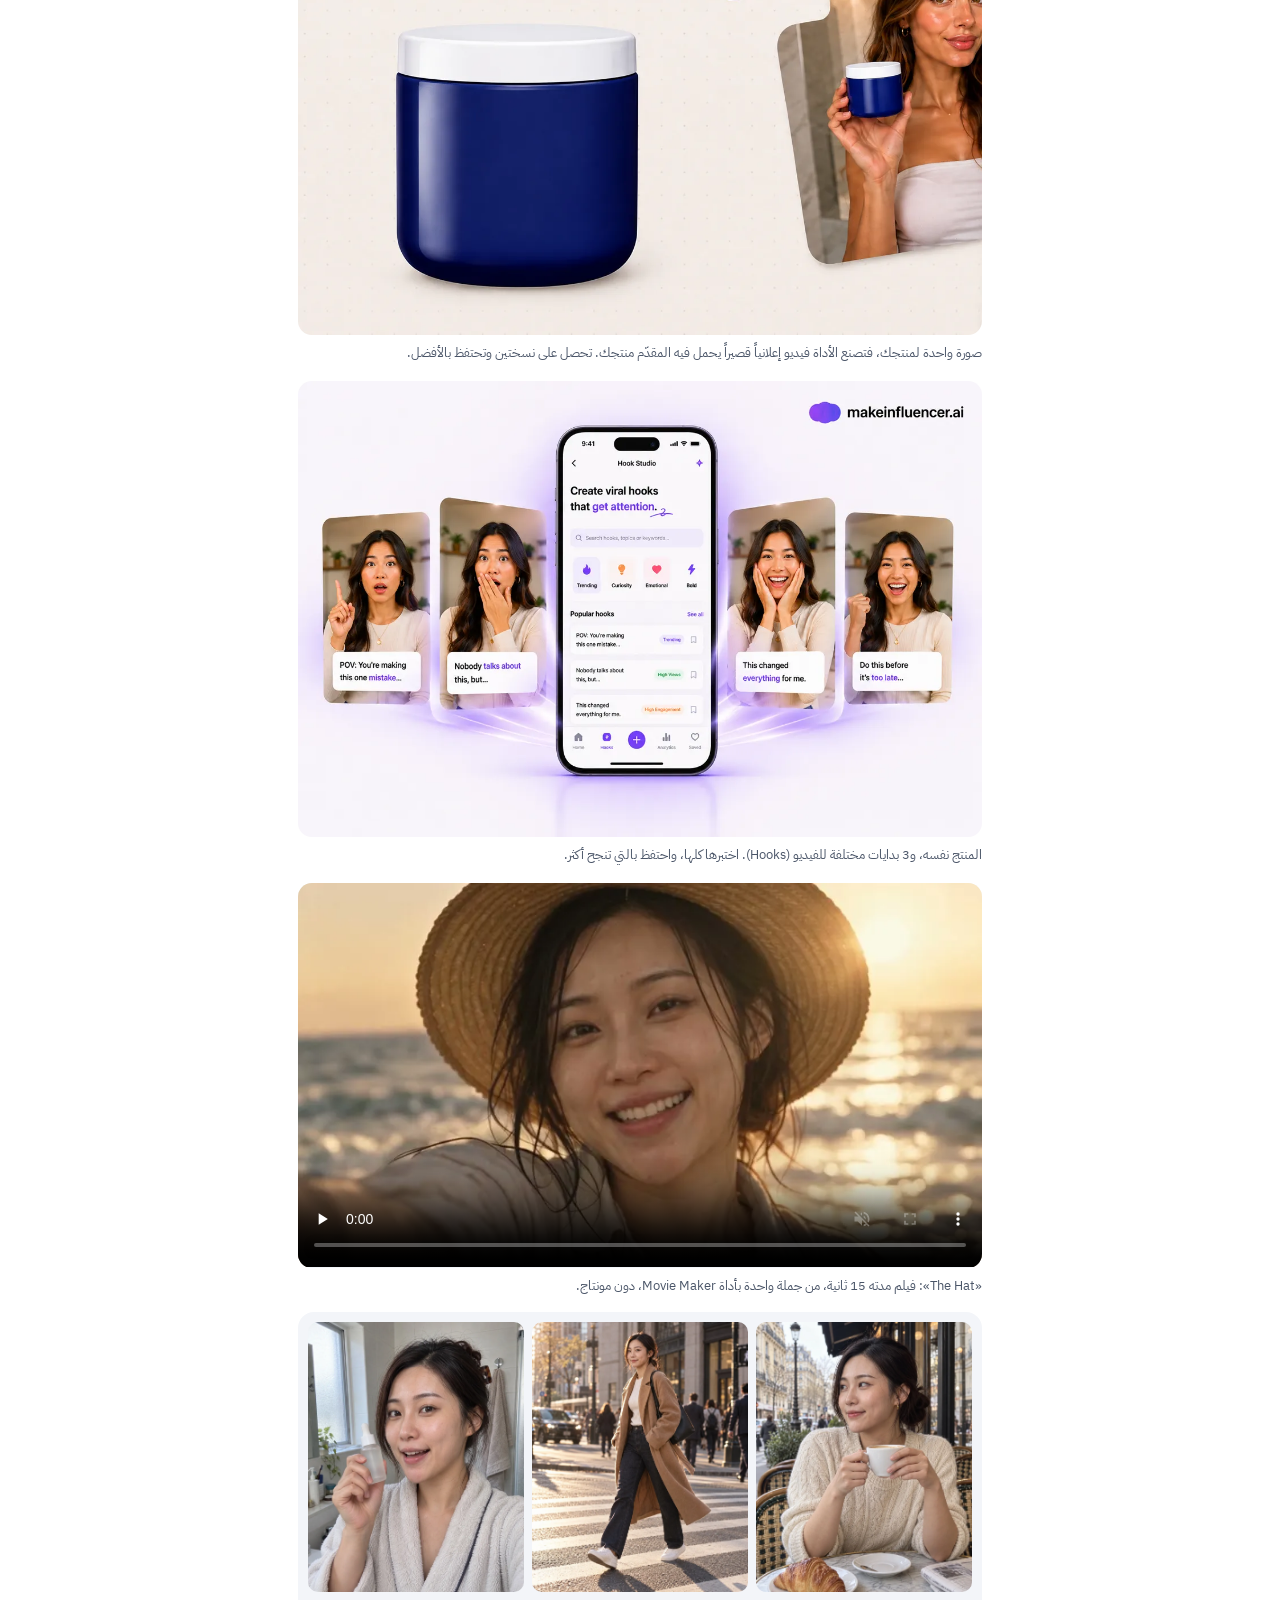
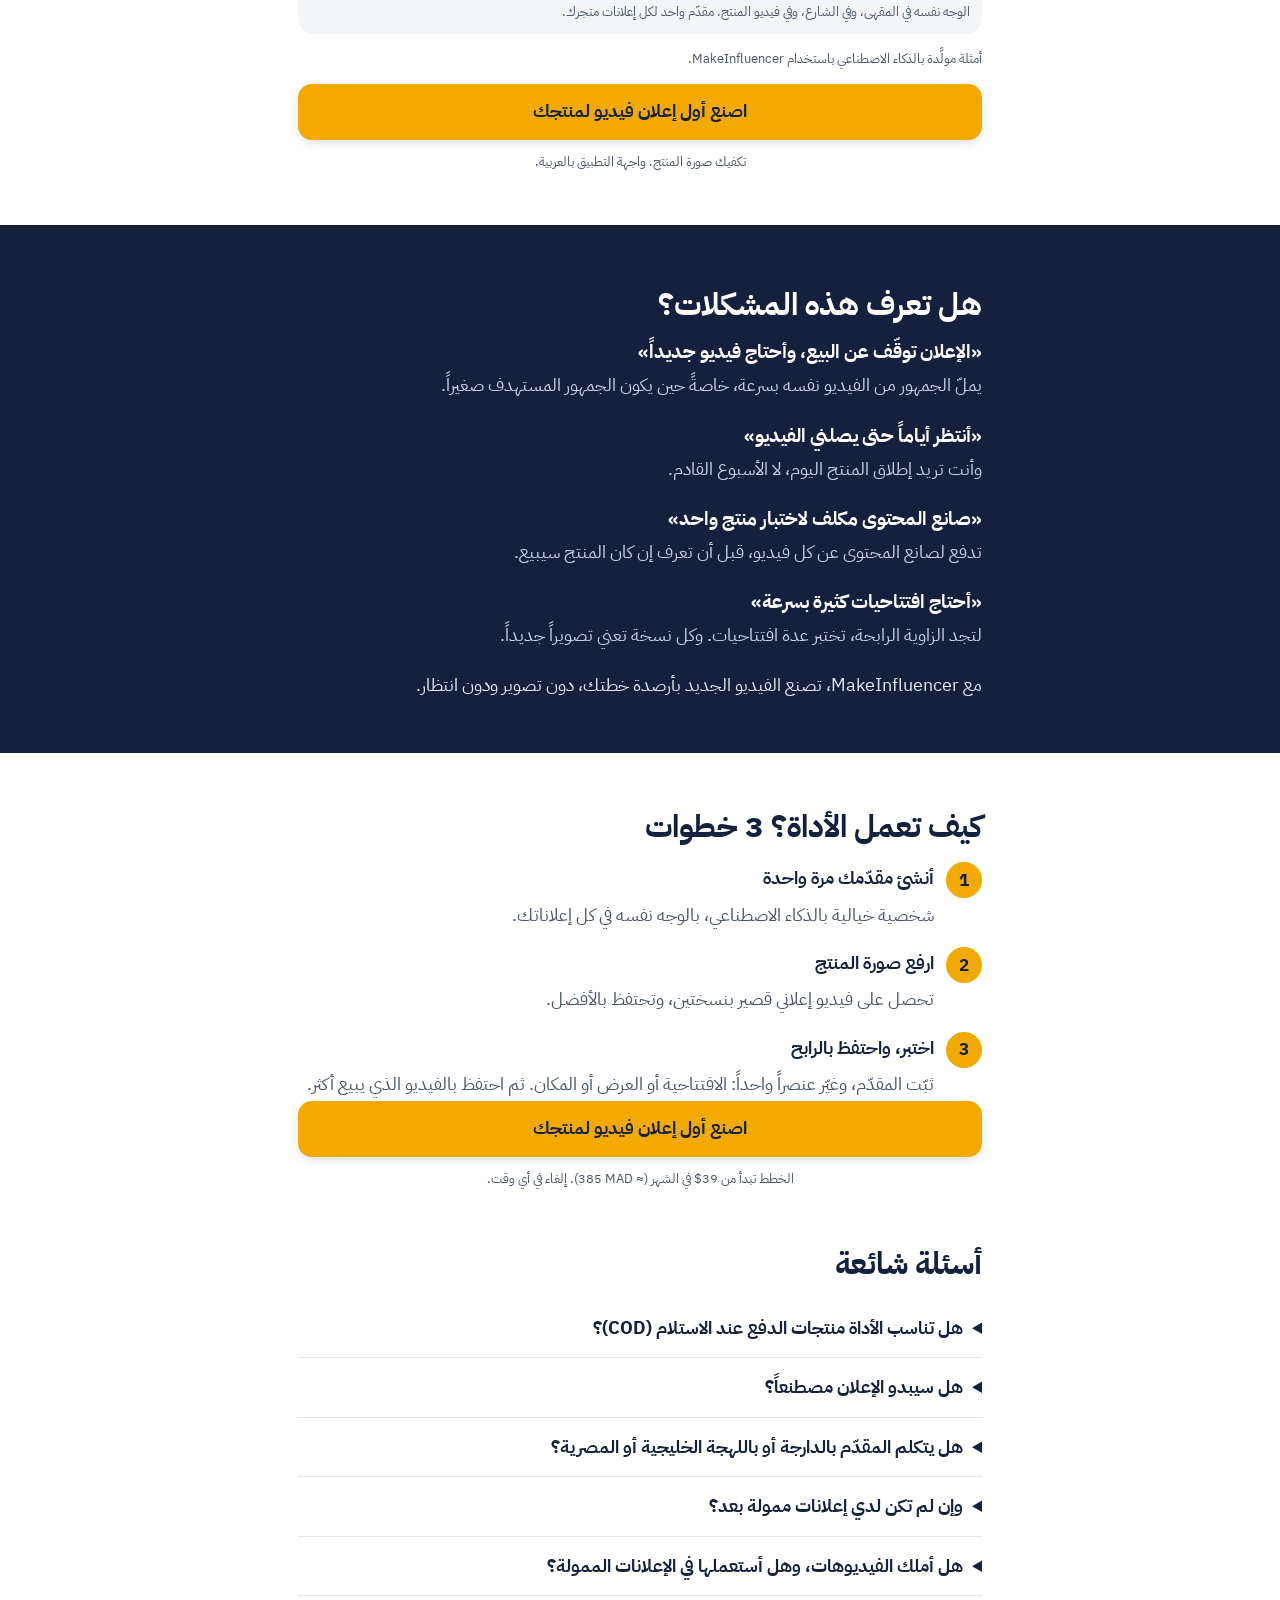
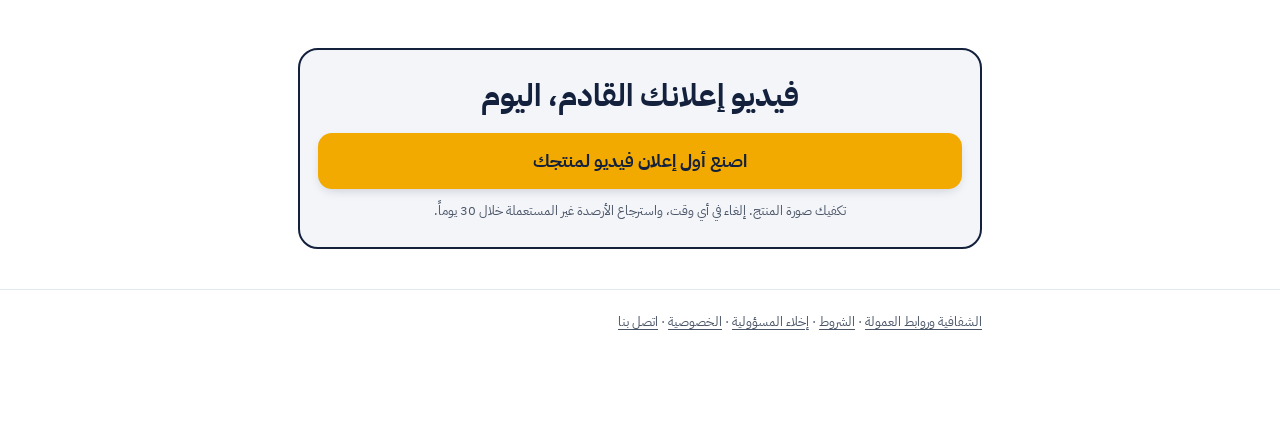
==== commit 7f576409: "New plain-language VSLs in FR/EN/AR (same presenter as ads, intro cut, captions synced); EN/AR plain" ====
--- a/ar/index.html
+++ b/ar/index.html
@@ -3,7 +3,7 @@
 <head>
 <meta charset="utf-8">
 <meta name="viewport" content="width=device-width, initial-scale=1">
-<title>إعلانات فيديو UGC جديدة كل أسبوع، دون تصوير | AI Character Notes</title>
+<title>إعلانات فيديو UGC جديدة كل أسبوع، دون تصوير | UGC Lab</title>
 <meta name="description" content="لمن يعرض إعلانات ممولة على Facebook وTikTok: حوّل صورة المنتج إلى فيديو إعلاني بأسلوب UGC بمقدّم افتراضي واحد. واجهة التطبيق بالعربية، والأسعار تقريبية بالدرهم.">
 <meta name="robots" content="noindex,follow">
 <meta name="cb-page-type" content="quiz">
@@ -14,7 +14,7 @@
 <link rel="preconnect" href="https://fonts.googleapis.com"><link rel="preconnect" href="https://fonts.gstatic.com" crossorigin>
 <link href="https://fonts.googleapis.com/css2?family=IBM+Plex+Sans+Arabic:wght@400;600;700&display=swap" rel="stylesheet">
 <link rel="stylesheet" href="../assets/style.css?v=r1c">
-<link rel="icon" href="../img/logo.png">
+<link rel="icon" href="../img/logo.png?v=ugclab">
 <script async src="https://www.googletagmanager.com/gtag/js?id=G-CWGD5E4DM8"></script>
 <script>
 window.dataLayer = window.dataLayer || [];
@@ -43,12 +43,12 @@
 <div class="wrap">
 <section class="hero">
 <h1>إعلانات فيديو <bdi>UGC</bdi> جديدة كل أسبوع، دون تصوير</h1>
-<p class="lede">لبائعي الدفع عند الاستلام الذين يعرضون إعلانات ممولة على <bdi>Meta</bdi> أو <bdi>TikTok</bdi>، في المغرب والعالم العربي: صورة منتج واحدة، وإعلانا فيديو للاختبار.</p>
+<p class="lede">لبائعي الدفع عند الاستلام الذين يعلنون على <bdi>Facebook</bdi> أو <bdi>TikTok</bdi>، في المغرب والعالم العربي: تكفي صورة منتجك لصنع فيديوهات إعلانية.</p>
 <div class="vsl">
-  <video id="vsl" crossorigin="anonymous" src="../video/vsl-ar.mp4" poster="../video/vsl-ar.jpg" muted autoplay playsinline preload="metadata" width="1280" height="720" aria-label="فيديو: إعلانات UGC كل أسبوع مع MakeInfluencer"><track kind="captions" src="../video/vsl-ar.vtt" srclang="ar" label="العربية" default></video>
+  <video id="vsl" crossorigin="anonymous" src="../video/vsl-ar.mp4?v=v2" poster="../video/vsl-ar.jpg?v=v2" muted autoplay playsinline preload="metadata" width="1280" height="720" aria-label="فيديو: إعلانات UGC كل أسبوع مع MakeInfluencer"><track kind="captions" src="../video/vsl-ar.vtt?v=v2" srclang="ar" label="العربية" default></video>
   <button type="button" class="unmute" id="unmute"><span class="pill-sound"><svg viewBox="0 0 24 24" fill="none" stroke="currentColor" stroke-width="2.2" stroke-linecap="round" stroke-linejoin="round" aria-hidden="true"><path d="M11 5 6 9H3v6h3l5 4z"/><path d="M15.5 8.5a5 5 0 0 1 0 7"/><path d="M18.5 5.5a9 9 0 0 1 0 13"/></svg>اضغط لتشغيل الصوت</span></button>
 </div>
-<p class="vsl-note">بعد الفيديو، أجب عن سؤالين لتعرف الخطة المناسبة لك.</p>
+<p class="vsl-note">فيديو أقل من دقيقة. بعده، أجب عن سؤالين لتختار خطتك.</p>
 </section>
 
 <section class="quiz" aria-labelledby="q1">
@@ -78,12 +78,12 @@
 
 <h2>من صورة المنتج إلى إعلان جاهز</h2>
 <figure class="media">
-  <img src="../img/product-ugc.webp?v=r1c" alt="صورة منتج تحوّلت إلى إعلان UGC يحمل فيه مقدّم افتراضي المنتج" width="1200" height="675" loading="lazy">
-  <figcaption>صورة منتج واحدة، ثم إعلان بأسلوب <bdi>UGC</bdi> يحمل فيه المقدّم منتجك.</figcaption>
+  <img src="../img/product-ugc.webp?v=r1d" alt="صورة منتج تحوّلت إلى إعلان UGC يحمل فيه مقدّم افتراضي المنتج" width="1200" height="855" loading="lazy">
+  <figcaption>صورة واحدة لمنتجك، فتصنع الأداة فيديو إعلانياً قصيراً يحمل فيه المقدّم منتجك. تحصل على نسختين وتحتفظ بالأفضل.</figcaption>
 </figure>
 <figure class="media">
   <img src="../img/hooks.webp" alt="ثلاث افتتاحيات مختلفة للإعلان نفسه" width="1200" height="800" loading="lazy">
-  <figcaption>إعلان واحد، <bdi>3</bdi> افتتاحيات (<bdi>Hook</bdi>) مختلفة. اختبرها، واحتفظ بالأقوى.</figcaption>
+  <figcaption>المنتج نفسه، و<bdi>3</bdi> بدايات مختلفة للفيديو (<bdi>Hooks</bdi>). اختبرها كلها، واحتفظ بالتي تنجح أكثر.</figcaption>
 </figure>
 <figure class="media">
   <video src="../img/film.mp4" poster="../img/film-poster.webp" controls playsinline muted preload="none" width="854" height="480" aria-label="فيلم قصير مصنوع بالذكاء الاصطناعي: امرأة تجري وراء قبعتها على الشاطئ"></video>
@@ -107,29 +107,29 @@
 <div class="notes">
   <div class="note"><h3>«الإعلان توقّف عن البيع، وأحتاج فيديو جديداً»</h3><p>يملّ الجمهور من الفيديو نفسه بسرعة، خاصةً حين يكون الجمهور المستهدف صغيراً.</p></div>
   <div class="note"><h3>«أنتظر أياماً حتى يصلني الفيديو»</h3><p>وأنت تريد إطلاق المنتج اليوم، لا الأسبوع القادم.</p></div>
-  <div class="note"><h3>«صانع المحتوى مكلف لاختبار منتج واحد»</h3><p>بين <bdi>300</bdi> و<bdi>2,000 MAD</bdi> للفيديو الواحد، قبل أن تعرف إن كان المنتج رابحاً.</p></div>
+  <div class="note"><h3>«صانع المحتوى مكلف لاختبار منتج واحد»</h3><p>تدفع لصانع المحتوى عن كل فيديو، قبل أن تعرف إن كان المنتج سيبيع.</p></div>
   <div class="note"><h3>«أحتاج افتتاحيات كثيرة بسرعة»</h3><p>لتجد الزاوية الرابحة، تختبر عدة افتتاحيات. وكل نسخة تعني تصويراً جديداً.</p></div>
 </div>
-<p>مع <bdi>MakeInfluencer</bdi>، تصنع النسخة الجديدة بأرصدة خطتك، دون يوم تصوير ودون انتظار.</p>
+<p>مع <bdi>MakeInfluencer</bdi>، تصنع الفيديو الجديد بأرصدة خطتك، دون تصوير ودون انتظار.</p>
 </div></section>
 <div class="wrap">
 <h2>كيف تعمل الأداة؟ <bdi>3</bdi> خطوات</h2>
 <ol class="steps">
   <li><div><h3>أنشئ مقدّمك مرة واحدة</h3><p>شخصية خيالية بالذكاء الاصطناعي، بالوجه نفسه في كل إعلاناتك.</p></div></li>
-  <li><div><h3>ارفع صورة المنتج</h3><p>تحصل على فيديو توصية قصير بنسختين لاختبار <bdi>A/B</bdi>.</p></div></li>
-  <li><div><h3>اختبر، واحتفظ بالرابح</h3><p>ثبّت المقدّم، وغيّر عنصراً واحداً: الافتتاحية أو العرض أو المكان. ثم احتفظ بالنسخة الأفضل أداءً.</p></div></li>
+  <li><div><h3>ارفع صورة المنتج</h3><p>تحصل على فيديو إعلاني قصير بنسختين، وتحتفظ بالأفضل.</p></div></li>
+  <li><div><h3>اختبر، واحتفظ بالرابح</h3><p>ثبّت المقدّم، وغيّر عنصراً واحداً: الافتتاحية أو العرض أو المكان. ثم احتفظ بالفيديو الذي يبيع أكثر.</p></div></li>
 </ol>
 <a class="cta" data-hop data-make="ugc" data-cta="how" rel="sponsored noopener" href="https://www.makeinfluencer.ai/ar?ref=AIMARKETING">اصنع أول إعلان فيديو لمنتجك</a>
 <p class="under">الخطط تبدأ من <bdi>$39</bdi> في الشهر (≈ <bdi>385 MAD</bdi>). إلغاء في أي وقت.</p>
 
 <h2>أسئلة شائعة</h2>
-<details><summary>هل تناسب الأداة منتجات الدفع عند الاستلام (<bdi>COD</bdi>)؟</summary><p>نعم. ارفع صورة المنتج، فيحمله المقدّم ويتحدث عنه، بنسختين لاختبار الافتتاحيات.</p></details>
-<details><summary>هل سيبدو الإعلان مصطنعاً؟</summary><p>شاهد الأمثلة أعلاه واحكم بنفسك. تختار المقدّم والمكان والافتتاحية، وتحصل على نسختين في كل مرة، فتحتفظ بالأكثر إقناعاً.</p></details>
+<details><summary>هل تناسب الأداة منتجات الدفع عند الاستلام (<bdi>COD</bdi>)؟</summary><p>نعم. ارفع صورة المنتج، فيحمله المقدّم ويتحدث عنه.</p></details>
+<details><summary>هل سيبدو الإعلان مصطنعاً؟</summary><p>شاهد الأمثلة أعلاه واحكم بنفسك. تختار المقدّم والمكان والافتتاحية، وتعطيك الأداة نسختين في كل مرة، فتحتفظ بالأكثر طبيعية.</p></details>
 <details><summary>هل يتكلم المقدّم بالدارجة أو باللهجة الخليجية أو المصرية؟</summary><p>نعم. اكتب النص واللهجة في الوصف، مثلاً «بالدارجة المغربية» أو «باللهجة السعودية»، أو ارفع تسجيلك الصوتي فيحرّك المقدّم شفتيه وفقه.</p></details>
 <details><summary>وإن لم تكن لدي إعلانات ممولة بعد؟</summary><p>فالأرجح أن الوقت غير مناسب. صُمّمت الأداة لإنتاج إعلانات جديدة بسرعة لحملات قيد الاختبار. أطلق منتجاً وحملتك الأولى، ثم عد حين تحتاج إلى فيديوهات كل أسبوع.</p></details>
 <details><summary>هل أملك الفيديوهات، وهل أستعملها في الإعلانات الممولة؟</summary><p>نعم. تقول <bdi>MakeInfluencer</bdi> إن ما تنتجه ملك لك، بحقوق تجارية كاملة ودون علامة مائية، على <bdi>Facebook</bdi> و<bdi>Instagram</bdi> و<bdi>TikTok</bdi> وغيرها.</p></details>
 <div class="final">
-  <h2>إعلانك القادم لا ينتظر صانع محتوى</h2>
+  <h2>فيديو إعلانك القادم، اليوم</h2>
   <a class="cta" data-hop data-make="ugc" data-cta="final" rel="sponsored noopener" href="https://www.makeinfluencer.ai/ar?ref=AIMARKETING">اصنع أول إعلان فيديو لمنتجك</a>
   <p class="under">تكفيك صورة المنتج. إلغاء في أي وقت، واسترجاع الأرصدة غير المستعملة خلال <bdi>30</bdi> يوماً.</p>
 </div>
--- a/assets/style.css
+++ b/assets/style.css
@@ -1,4 +1,4 @@
-/* AI Character Notes — Moroccan e-commerce bridge. Navy ink, saffron action, mint confirmation. */
+/* UGC Lab — Moroccan e-commerce bridge. Navy ink, saffron action, mint confirmation. */
 :root{
   --ink:#14213d; --ink-2:#22325a; --paper:#ffffff; --panel:#f3f5f9; --line:#e2e8f0; --muted:#4a5568;
   --saffron:#f2a900; --saffron-deep:#d99500; --mint:#12b76a; --warn:#d97706;
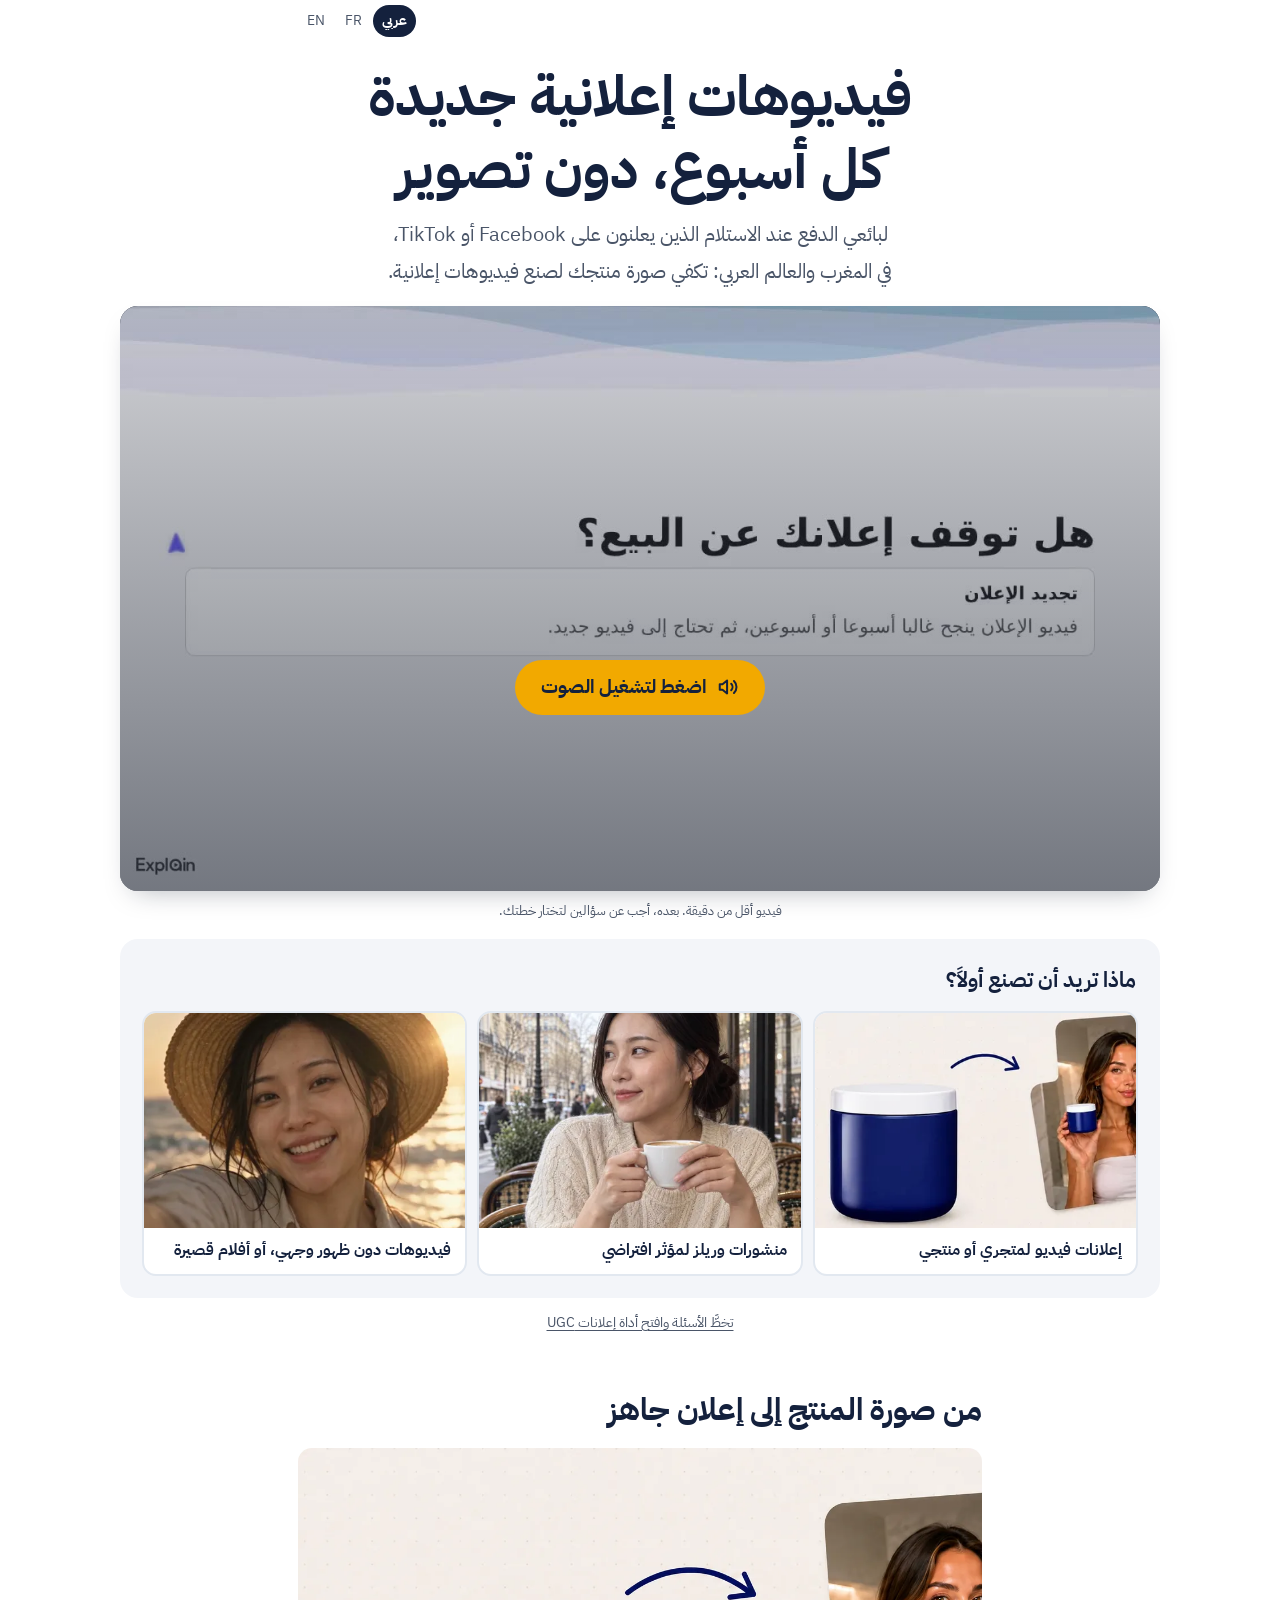
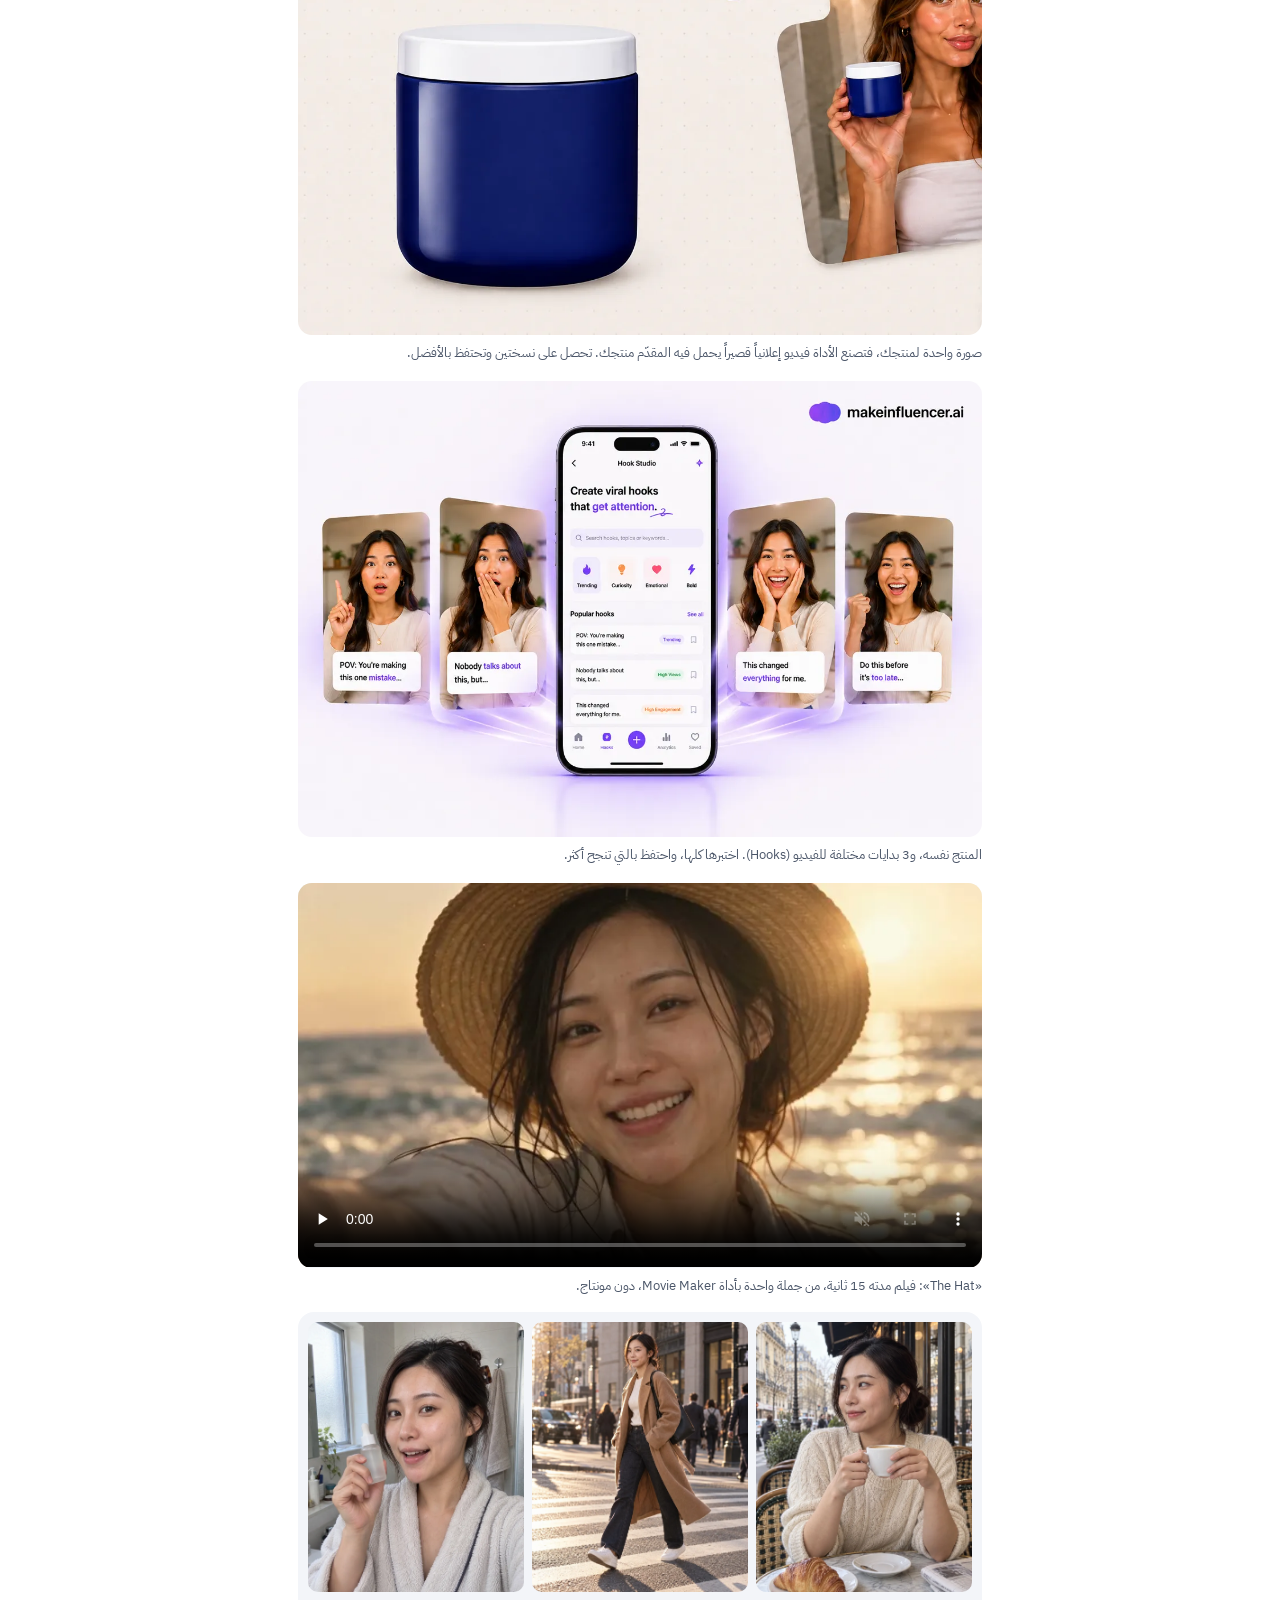
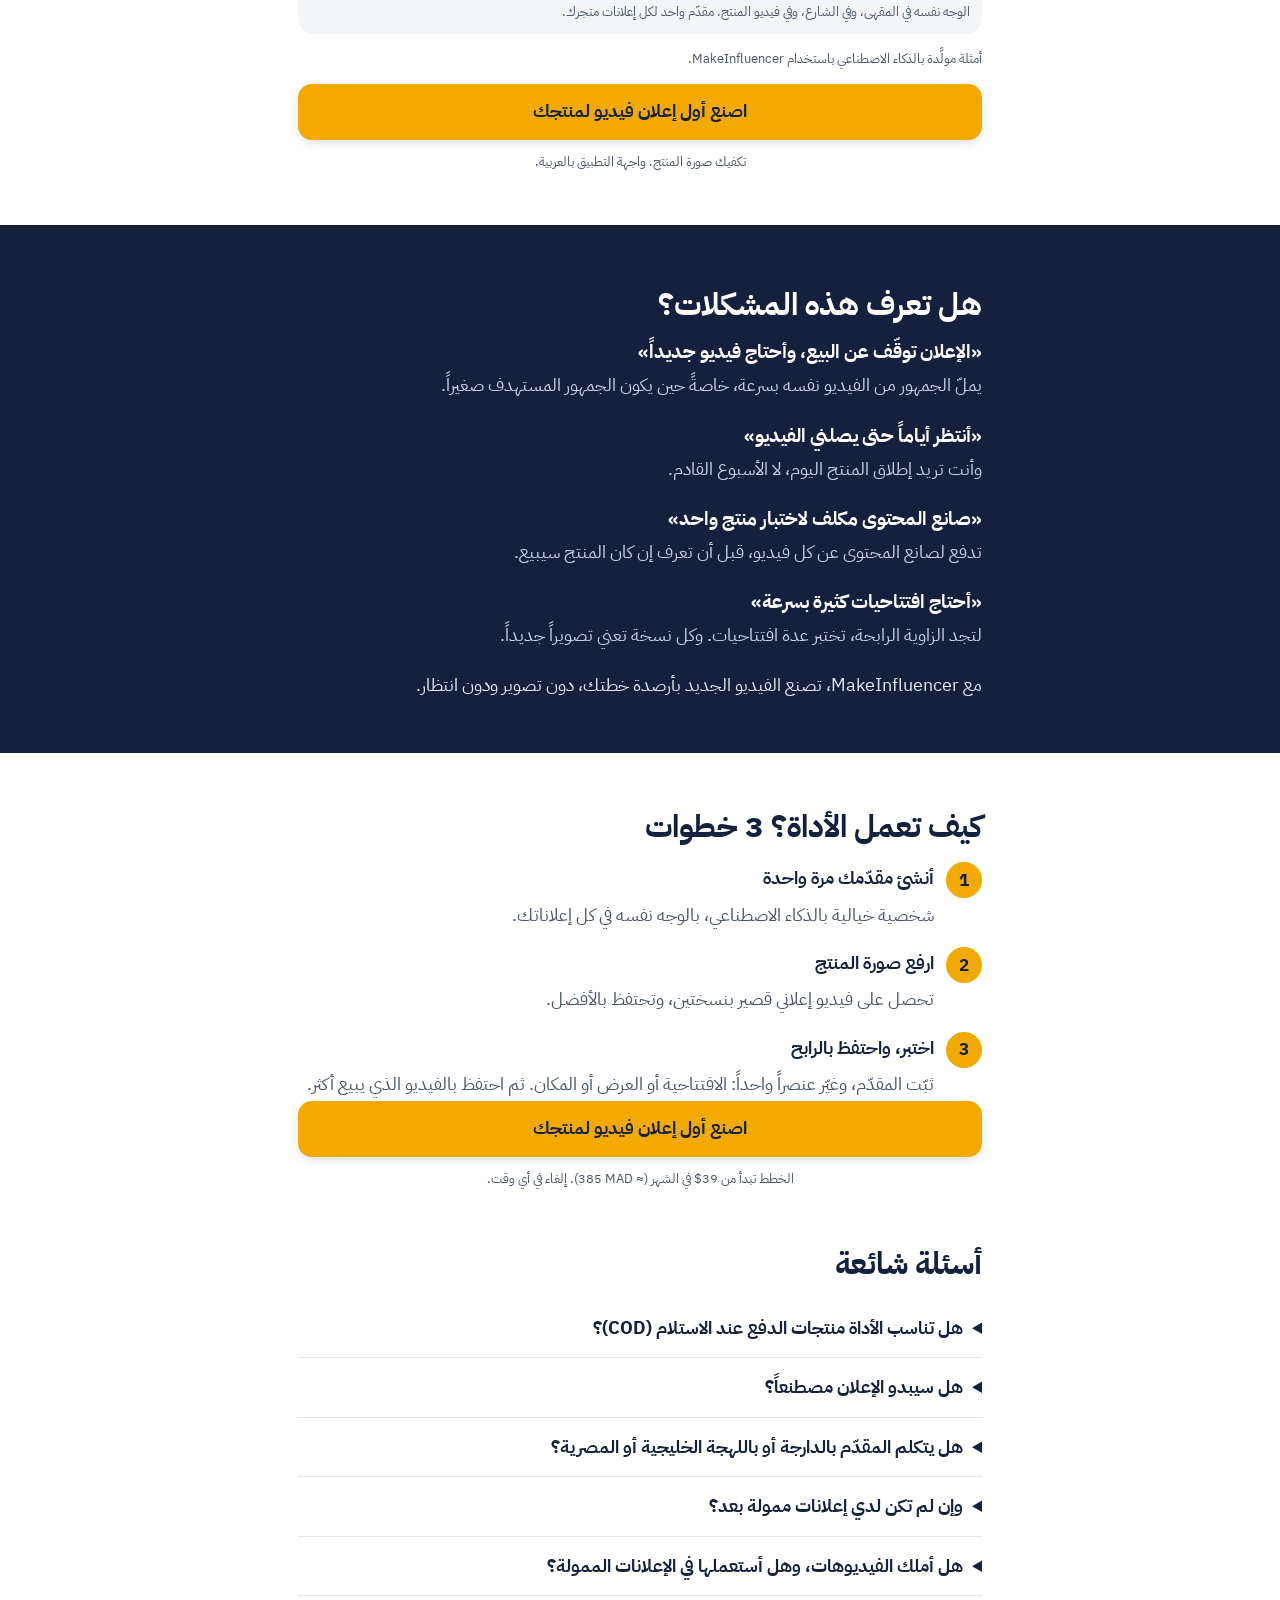
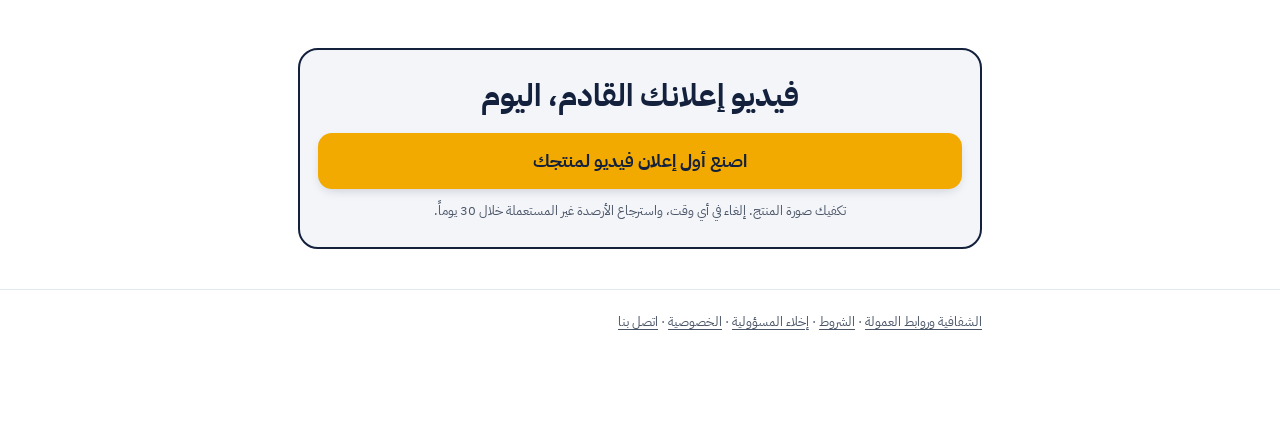
==== commit 31930ae1: "Headlines mirror the ads in plain words (sans filmer / without filming / دون تصوير) Co-Authored-By: " ====
--- a/ar/index.html
+++ b/ar/index.html
@@ -3,7 +3,7 @@
 <head>
 <meta charset="utf-8">
 <meta name="viewport" content="width=device-width, initial-scale=1">
-<title>إعلانات فيديو UGC جديدة كل أسبوع، دون تصوير | UGC Lab</title>
+<title>فيديوهات إعلانية جديدة كل أسبوع، دون تصوير | UGC Lab</title>
 <meta name="description" content="لمن يعرض إعلانات ممولة على Facebook وTikTok: حوّل صورة المنتج إلى فيديو إعلاني بأسلوب UGC بمقدّم افتراضي واحد. واجهة التطبيق بالعربية، والأسعار تقريبية بالدرهم.">
 <meta name="robots" content="noindex,follow">
 <meta name="cb-page-type" content="quiz">
@@ -42,7 +42,7 @@
 <main>
 <div class="wrap">
 <section class="hero">
-<h1>إعلانات فيديو <bdi>UGC</bdi> جديدة كل أسبوع، دون تصوير</h1>
+<h1>فيديوهات إعلانية جديدة كل أسبوع، دون تصوير</h1>
 <p class="lede">لبائعي الدفع عند الاستلام الذين يعلنون على <bdi>Facebook</bdi> أو <bdi>TikTok</bdi>، في المغرب والعالم العربي: تكفي صورة منتجك لصنع فيديوهات إعلانية.</p>
 <div class="vsl">
   <video id="vsl" crossorigin="anonymous" src="../video/vsl-ar.mp4?v=v2" poster="../video/vsl-ar.jpg?v=v2" muted autoplay playsinline preload="metadata" width="1280" height="720" aria-label="فيديو: إعلانات UGC كل أسبوع مع MakeInfluencer"><track kind="captions" src="../video/vsl-ar.vtt?v=v2" srclang="ar" label="العربية" default></video>
